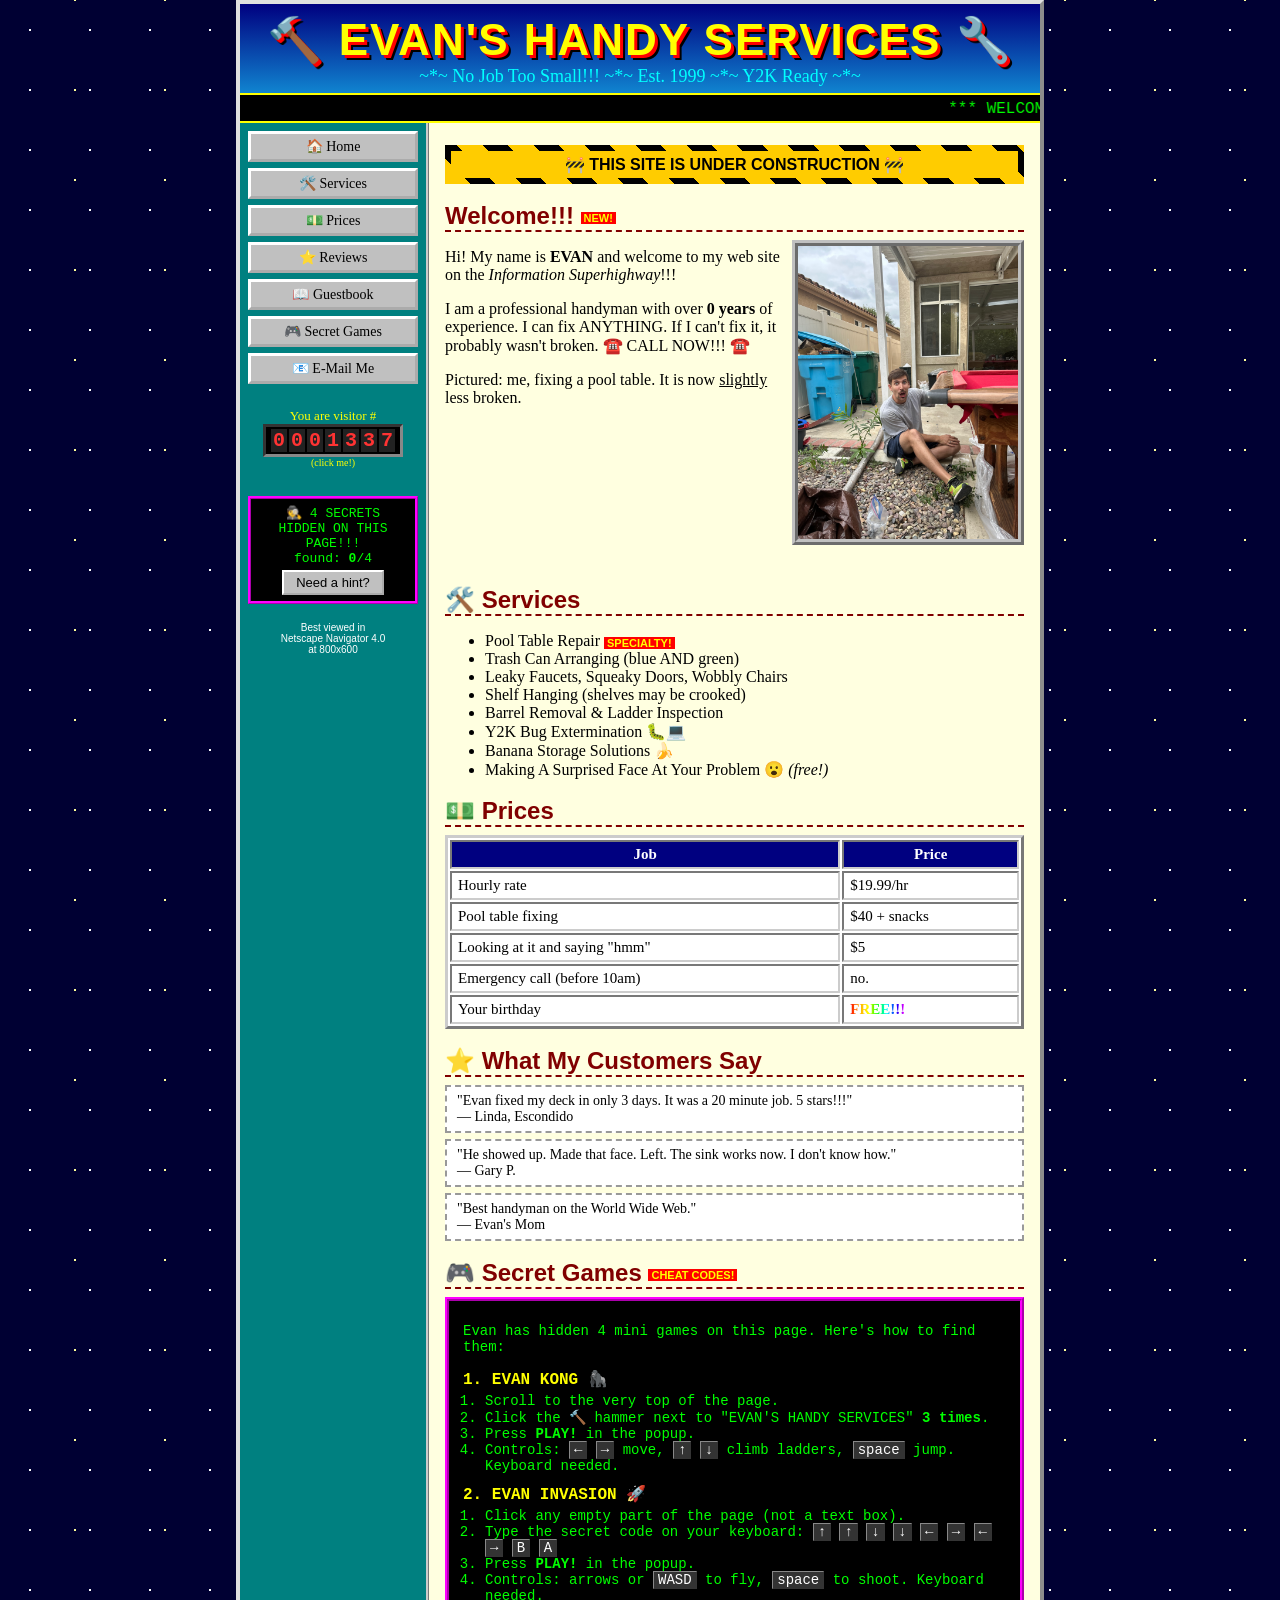
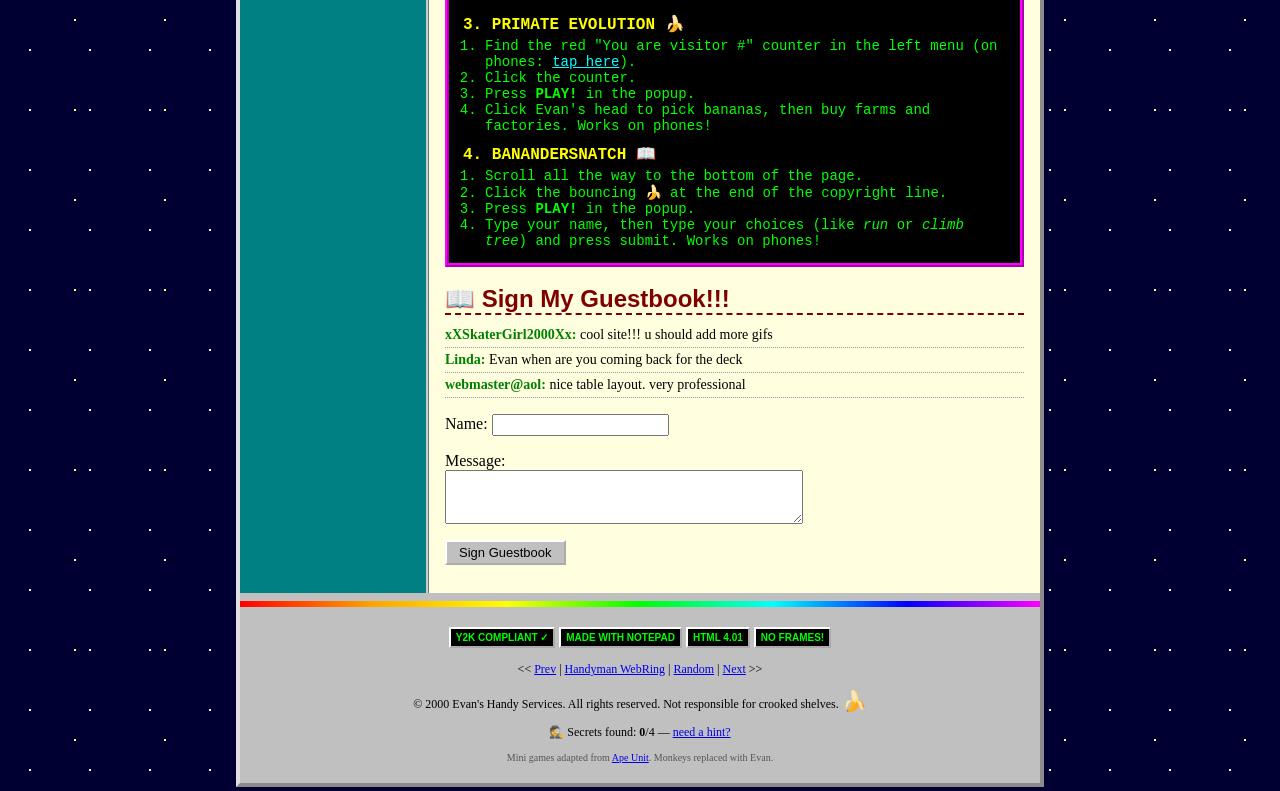
==== evan/index.html @ dc3a371d "evan online. add in handyman site." ====
<!DOCTYPE HTML PUBLIC "-//W3C//DTD HTML 4.01 Transitional//EN">
<html>
<head>
<meta http-equiv="Content-Type" content="text/html; charset=UTF-8">
<meta name="viewport" content="width=device-width, initial-scale=1">
<title>~*~ EVAN'S HANDY SERVICES ~*~ No Job Too Small!!!</title>
<!-- Welcome to the source code, fellow webmaster. There are 4 secrets on this page. Good luck. -->
<style>
  body {
    margin: 0;
    font-family: "Times New Roman", Times, serif;
    color: #000;
    /* classic tiled starry background */
    background-color: #000033;
    background-image:
      radial-gradient(#fff 1px, transparent 1.5px),
      radial-gradient(#ffff99 1px, transparent 1.5px);
    background-size: 60px 60px, 90px 90px;
    background-position: 0 0, 30px 45px;
  }
  a { color: #0000ee; }
  a:visited { color: #551a8b; }

  .page { width: 800px; max-width: 100%; margin: 0 auto; background: #c0c0c0; border: 4px outset #e0e0e0; }

  /* header */
  .header { background: linear-gradient(#000080, #1084d0); color: #fff; text-align: center; padding: 10px 6px 6px; }
  .header h1 { margin: 0; font-family: Impact, "Arial Black", sans-serif; font-size: 44px; letter-spacing: 2px;
               color: #ffff00; text-shadow: 3px 3px 0 #ff0000, 5px 5px 0 #000; }
  .header .slogan { font-family: "Comic Sans MS", cursive; font-size: 18px; color: #00ffff; }
  #hammer { display: inline-block; cursor: pointer; user-select: none; animation: wiggle 2s ease-in-out infinite; }
  #hammer.whack { animation: whack 0.25s; }
  @keyframes whack { 50% { transform: rotate(-50deg); } }

  marquee { background: #000; color: #00ff00; font-family: "Courier New", monospace; font-size: 16px; padding: 3px 0; border-top: 2px solid #ffff00; border-bottom: 2px solid #ffff00; }

  .blink { animation: blink 1s steps(1) infinite; }
  @keyframes blink { 50% { visibility: hidden; } }
  .rainbow { background: linear-gradient(90deg, red, orange, yellow, lime, cyan, blue, magenta); -webkit-background-clip: text; background-clip: text; color: transparent; font-weight: bold; }
  hr.fancy { border: 0; height: 6px; background: linear-gradient(90deg, red, orange, yellow, lime, cyan, blue, magenta); }

  /* layout table */
  table.layout { width: 100%; border-collapse: collapse; }
  td.nav { width: 170px; vertical-align: top; background: #008080; padding: 8px; border-right: 3px ridge #ccc; }
  td.nav a { display: block; background: #c0c0c0; border: 3px outset #fff; margin: 0 0 6px; padding: 4px; text-align: center;
             color: #000; text-decoration: none; font-family: "Comic Sans MS", cursive; font-size: 14px; }
  td.nav a:active { border-style: inset; }
  td.main { vertical-align: top; background: #ffffe0; padding: 12px 16px; }

  h2 { font-family: "Arial Black", Arial, sans-serif; color: #800000; border-bottom: 2px dashed #800000; margin: 18px 0 8px; }
  .new { background: red; color: yellow; font: bold 11px Arial, sans-serif; padding: 0 3px; vertical-align: middle; }

  .construction { background: repeating-linear-gradient(45deg, #ffcc00 0 18px, #000 18px 36px); padding: 6px; margin: 10px 0; }
  .construction div { background: #ffcc00; text-align: center; font: bold 16px "Arial Black", Arial, sans-serif; padding: 4px; }

  .photo { float: right; margin: 0 0 8px 12px; border: 6px ridge #c0c0c0; width: 220px; }
  .caption { font-size: 12px; font-style: italic; text-align: center; }

  table.prices { border: 3px outset #ccc; background: #fff; border-collapse: separate; width: 100%; }
  table.prices td, table.prices th { border: 2px inset #ccc; padding: 4px 6px; font-size: 15px; }
  table.prices th { background: #000080; color: #fff; }

  /* secret games cheat sheet */
  .cheats { background: #000; color: #0f0; border: 4px ridge #ff00ff; padding: 8px 14px; font-family: "Courier New", monospace; font-size: 14px; }
  .cheats h3 { color: #ff0; margin: 10px 0 4px; font-size: 16px; }
  .cheats ol { margin: 0 0 6px; padding-left: 22px; }
  .cheats a { color: #0ff; }
  .cheats .done-tag { color: #ff0; font-weight: bold; display: none; }
  .cheats .done .done-tag { display: inline; }
  .cheats kbd { background: #333; border: 1px outset #888; padding: 0 4px; color: #fff; }

  .testimonial { background: #fff; border: 2px dashed #999; padding: 6px 10px; margin: 6px 0; font-family: "Comic Sans MS", cursive; font-size: 14px; }

  /* visitor counter */
  #counter { display: inline-block; background: #000; border: 3px inset #888; padding: 2px 4px; cursor: pointer; }
  #counter:hover { border-color: #ff0; box-shadow: 0 0 8px #ff0; }
  #counter span { display: inline-block; width: 16px; margin: 0 1px; background: #222; color: #ff3333; font: bold 20px "Courier New", monospace; text-align: center; }

  /* guestbook */
  #guestbook-entries .entry { border-bottom: 1px dotted #999; padding: 4px 0; font-size: 14px; }
  #guestbook-entries .entry b { color: #008000; }
  .gb-form input, .gb-form textarea { font-family: "Courier New", monospace; font-size: 14px; }
  .btn98 { font-family: Tahoma, Arial, sans-serif; font-size: 13px; background: #c0c0c0; border: 2px outset #fff; padding: 3px 12px; cursor: pointer; }
  .btn98:active { border-style: inset; }

  .footer { text-align: center; font-size: 12px; padding: 10px; background: #c0c0c0; }
  .badges span { display: inline-block; border: 2px outset #fff; background: #000; color: #0f0; font: bold 10px Verdana, sans-serif; padding: 3px 5px; margin: 2px; }
  #banana { display: inline-block; font-size: 20px; cursor: pointer; user-select: none; animation: bounce 1s ease-in-out infinite; }
  @keyframes wiggle { 0%, 80%, 100% { transform: rotate(0); } 85% { transform: rotate(-20deg); } 90% { transform: rotate(15deg); } 95% { transform: rotate(-10deg); } }
  @keyframes bounce { 50% { transform: translateY(-5px); } }

  /* secret hints box */
  .secret-box { background: #000; border: 3px ridge #ff00ff; color: #0f0; font-family: "Courier New", monospace; font-size: 13px; padding: 6px; margin-top: 10px; text-align: center; }
  .secret-box button { margin-top: 4px; }
  #hints { display: none; text-align: left; margin: 6px 0 0; padding-left: 16px; }
  #hints li { margin-bottom: 4px; }
  #hints li.done { color: #888; text-decoration: line-through; }

  /* Windows 98 style popup for unlocked secrets */
  #popup-bg { display: none; position: fixed; inset: 0; background: rgba(0,0,0,0.3); z-index: 50; }
  #popup { position: fixed; top: 50%; left: 50%; transform: translate(-50%, -50%); width: 340px; max-width: 92vw; background: #c0c0c0; border: 3px outset #fff; font-family: Tahoma, Arial, sans-serif; }
  #popup .titlebar { background: linear-gradient(90deg, #000080, #1084d0); color: #fff; font-weight: bold; font-size: 13px; padding: 3px 6px; display: flex; justify-content: space-between; }
  #popup .titlebar button { font: bold 11px Tahoma; padding: 0 5px; background: #c0c0c0; border: 2px outset #fff; cursor: pointer; }
  #popup .body { padding: 14px; display: flex; gap: 12px; align-items: center; font-size: 14px; }
  #popup .body img { width: 64px; }
  #popup .buttons { text-align: center; padding: 0 0 12px; }

  @media (max-width: 640px) {
    td.nav { display: none; }
    .photo { float: none; display: block; margin: 0 auto 8px; }
    .header h1 { font-size: 32px; }
  }
</style>
</head>
<body>

<div class="page">

  <!-- ===== HEADER ===== -->
  <div class="header">
    <h1><span id="hammer" title="whack me!">🔨</span> EVAN'S HANDY SERVICES 🔧</h1>
    <div class="slogan">~*~ No Job Too Small!!! ~*~ Est. 1999 ~*~ Y2K Ready ~*~</div>
  </div>
  <marquee scrollamount="6">*** WELCOME TO MY HOME PAGE *** CALL 1-800-EVAN-FIX FOR A FREE ESTIMATE *** NOW ACCEPTING PAYMENT IN BANANAS *** 🎂 HAPPY BIRTHDAY EVAN!!! 🎂 *** NOW 100% Y2K COMPLIANT *** SIGN MY GUESTBOOK!!! ***</marquee>

  <table class="layout">
    <tr>
      <!-- ===== SIDE NAV ===== -->
      <td class="nav">
        <a href="#about">🏠 Home</a>
        <a href="#services">🛠️ Services</a>
        <a href="#prices">💵 Prices</a>
        <a href="#reviews">⭐ Reviews</a>
        <a href="#guestbook">📖 Guestbook</a>
        <a href="#secret-games">🎮 Secret Games</a>
        <a href="mailto:evan@handyservices.example?subject=I%20need%20a%20handyman">📧 E-Mail Me</a>
        <br>
        <center>
          <font face="Comic Sans MS" size="2" color="#ffff00">You are visitor #</font><br>
          <div id="counter" title="hmm... click me?"></div><br>
          <font face="Comic Sans MS" size="1" color="#ffff00">(click me!)</font>
        </center>
        <br>
        <div class="secret-box">
          <span class="blink">🕵️ 4 SECRETS</span><br>HIDDEN ON THIS PAGE!!!<br>
          found: <b id="secrets-nav">0</b>/4<br>
          <button class="btn98" type="button" id="hint-btn">Need a hint?</button>
          <ul id="hints">
            <li data-key="kong">🔨 That hammer up top looks like it wants to be used... a few times</li>
            <li data-key="invasion">🎮 Gamers know the code: ↑↑↓↓←→←→BA</li>
            <li data-key="clicker">🔢 Who's counting the visitors?</li>
            <li data-key="snatch">🍌 Something bananas at the very bottom</li>
          </ul>
        </div>
        <br>
        <center><font face="Arial" size="1" color="#ffffff">Best viewed in<br>Netscape Navigator 4.0<br>at 800x600</font></center>
      </td>

      <!-- ===== MAIN ===== -->
      <td class="main">

        <div class="construction"><div>🚧 THIS SITE IS UNDER CONSTRUCTION 🚧</div></div>

        <a name="about"></a>
        <h2>Welcome!!! <span class="new">NEW!</span></h2>
        <img class="photo" src="img/evan_photo.jpg" alt="Evan at work">
        <p>Hi! My name is <b>EVAN</b> and welcome to my web site on the <i>Information Superhighway</i>!!!</p>
        <p>I am a professional handyman with over <b>0 years</b> of experience. I can fix ANYTHING. If I can't fix it, it probably wasn't broken. <span class="blink">☎️ CALL NOW!!! ☎️</span></p>
        <p>Pictured: me, fixing a pool table. It is now <u>slightly</u> less broken.</p>
        <p class="caption" style="clear: both;">&nbsp;</p>

        <a name="services"></a>
        <h2>🛠️ Services</h2>
        <ul>
          <li>Pool Table Repair <span class="new">SPECIALTY!</span></li>
          <li>Trash Can Arranging (blue AND green)</li>
          <li>Leaky Faucets, Squeaky Doors, Wobbly Chairs</li>
          <li>Shelf Hanging (shelves may be crooked)</li>
          <li>Barrel Removal &amp; Ladder Inspection</li>
          <li>Y2K Bug Extermination 🐛💻</li>
          <li>Banana Storage Solutions 🍌</li>
          <li>Making A Surprised Face At Your Problem 😮 <i>(free!)</i></li>
        </ul>

        <a name="prices"></a>
        <h2>💵 Prices</h2>
        <table class="prices">
          <tr><th>Job</th><th>Price</th></tr>
          <tr><td>Hourly rate</td><td>$19.99/hr</td></tr>
          <tr><td>Pool table fixing</td><td>$40 + snacks</td></tr>
          <tr><td>Looking at it and saying "hmm"</td><td>$5</td></tr>
          <tr><td>Emergency call (before 10am)</td><td>no.</td></tr>
          <tr><td>Your birthday</td><td><span class="rainbow">FREE!!!</span></td></tr>
        </table>

        <a name="reviews"></a>
        <h2>⭐ What My Customers Say</h2>
        <div class="testimonial">"Evan fixed my deck in only 3 days. It was a 20 minute job. 5 stars!!!" <br>— Linda, Escondido</div>
        <div class="testimonial">"He showed up. Made that face. Left. The sink works now. I don't know how." <br>— Gary P.</div>
        <div class="testimonial">"Best handyman on the World Wide Web." <br>— Evan's Mom</div>

        <a name="secret-games"></a>
        <h2>🎮 Secret Games <span class="new">CHEAT CODES!</span></h2>
        <div class="cheats" id="cheats">
          <p>Evan has hidden 4 mini games on this page. Here's how to find them:</p>

          <div data-key="kong">
            <h3>1. EVAN KONG 🦍 <span class="done-tag">✓ FOUND</span></h3>
            <ol>
              <li>Scroll to the very top of the page.</li>
              <li>Click the 🔨 hammer next to "EVAN'S HANDY SERVICES" <b>3 times</b>.</li>
              <li>Press <b>PLAY!</b> in the popup.</li>
              <li>Controls: <kbd>←</kbd> <kbd>→</kbd> move, <kbd>↑</kbd> <kbd>↓</kbd> climb ladders, <kbd>space</kbd> jump. Keyboard needed.</li>
            </ol>
          </div>

          <div data-key="invasion">
            <h3>2. EVAN INVASION 🚀 <span class="done-tag">✓ FOUND</span></h3>
            <ol>
              <li>Click any empty part of the page (not a text box).</li>
              <li>Type the secret code on your keyboard: <kbd>↑</kbd> <kbd>↑</kbd> <kbd>↓</kbd> <kbd>↓</kbd> <kbd>←</kbd> <kbd>→</kbd> <kbd>←</kbd> <kbd>→</kbd> <kbd>B</kbd> <kbd>A</kbd></li>
              <li>Press <b>PLAY!</b> in the popup.</li>
              <li>Controls: arrows or <kbd>WASD</kbd> to fly, <kbd>space</kbd> to shoot. Keyboard needed.</li>
            </ol>
          </div>

          <div data-key="clicker">
            <h3>3. PRIMATE EVOLUTION 🍌 <span class="done-tag">✓ FOUND</span></h3>
            <ol>
              <li>Find the red "You are visitor #" counter in the left menu (on phones: <a href="#" class="open-egg" data-egg="clicker">tap here</a>).</li>
              <li>Click the counter.</li>
              <li>Press <b>PLAY!</b> in the popup.</li>
              <li>Click Evan's head to pick bananas, then buy farms and factories. Works on phones!</li>
            </ol>
          </div>

          <div data-key="snatch">
            <h3>4. BANANDERSNATCH 📖 <span class="done-tag">✓ FOUND</span></h3>
            <ol>
              <li>Scroll all the way to the bottom of the page.</li>
              <li>Click the bouncing 🍌 at the end of the copyright line.</li>
              <li>Press <b>PLAY!</b> in the popup.</li>
              <li>Type your name, then type your choices (like <i>run</i> or <i>climb tree</i>) and press submit. Works on phones!</li>
            </ol>
          </div>
        </div>

        <a name="guestbook"></a>
        <h2>📖 Sign My Guestbook!!!</h2>
        <div id="guestbook-entries"></div>
        <form class="gb-form" id="gb-form">
          <p>Name: <input id="gb-name" maxlength="40" required></p>
          <p>Message:<br><textarea id="gb-msg" rows="3" cols="40" maxlength="300" required></textarea></p>
          <button class="btn98" type="submit">Sign Guestbook</button>
        </form>

      </td>
    </tr>
  </table>

  <hr class="fancy">

  <!-- ===== FOOTER ===== -->
  <div class="footer">
    <div class="badges">
      <span>Y2K COMPLIANT ✓</span><span>MADE WITH NOTEPAD</span><span>HTML 4.01</span><span>NO FRAMES!</span>
    </div>
    <p>&lt;&lt; <a href="#">Prev</a> | <a href="#">Handyman WebRing</a> | <a href="#">Random</a> | <a href="#">Next</a> &gt;&gt;</p>
    <p>© 2000 Evan's Handy Services. All rights reserved. Not responsible for crooked shelves. <span id="banana" title="a banana?">🍌</span></p>
    <p>🕵️ Secrets found: <b id="secrets">0</b>/4 — <a href="#" id="hint-link">need a hint?</a></p>
    <p style="font-size:10px;color:#555;">Mini games adapted from <a href="https://github.com/ape-unit" target="_blank">Ape Unit</a>. Monkeys replaced with Evan.</p>
  </div>
</div>

<!-- ===== SECRET POPUP ===== -->
<div id="popup-bg">
  <div id="popup">
    <div class="titlebar"><span id="popup-title">Secret Found!</span><button type="button" id="popup-x">X</button></div>
    <div class="body"><img src="img/evan_head.png" alt=""><div id="popup-text"></div></div>
    <div class="buttons"><button class="btn98" id="popup-play" type="button">PLAY!</button> <button class="btn98" id="popup-cancel" type="button">Cancel</button></div>
  </div>
</div>

<script>
  // ---------- secrets / easter eggs ----------
  const SECRETS = {
    kong:     { title: "EVAN KONG unlocked!",     text: "You hammered the hammer! Evan is throwing barrels. Arrows to move, space to jump.", url: "games/ape-kong/index.html" },
    invasion: { title: "EVAN INVASION unlocked!", text: "↑↑↓↓←→←→BA! Evan is flying through space. Arrows/WASD to move, space to shoot.", url: "games/ape-invasion/index.html" },
    clicker:  { title: "PRIMATE EVOLUTION unlocked!", text: "You clicked the counter! Click Evan to pick bananas. Build an empire.", url: "games/evan-clicker/index.html" },
    snatch:   { title: "BANANDERSNATCH unlocked!", text: "You found the banana! A choose-your-own-adventure. Beware of Evan.", url: "games/banandersnatch/index.html" }
  };
  const found = new Set(JSON.parse(localStorage.getItem("evanSecrets") || "[]"));
  const secretsEl = document.getElementById("secrets");
  function refreshSecrets() {
    secretsEl.textContent = found.size;
    document.getElementById("secrets-nav").textContent = found.size;
    document.querySelectorAll("#hints li, #cheats [data-key]").forEach((el) => el.classList.toggle("done", found.has(el.dataset.key)));
  }
  refreshSecrets();
  const hints = document.getElementById("hints");
  document.getElementById("hint-btn").addEventListener("click", () => {
    hints.style.display = hints.style.display === "block" ? "none" : "block";
  });
  document.getElementById("hint-link").addEventListener("click", (e) => {
    e.preventDefault();
    alert(Array.from(hints.children).map((li) => (found.has(li.dataset.key) ? "✓ " : "• ") + li.textContent).join("\n"));
  });

  const popupBg = document.getElementById("popup-bg");
  let pendingUrl = null;
  function unlock(key) {
    const s = SECRETS[key];
    found.add(key);
    localStorage.setItem("evanSecrets", JSON.stringify([...found]));
    refreshSecrets();
    document.getElementById("popup-title").textContent = s.title;
    document.getElementById("popup-text").textContent = s.text;
    pendingUrl = s.url;
    popupBg.style.display = "block";
  }
  function closePopup() { popupBg.style.display = "none"; }
  document.getElementById("popup-play").addEventListener("click", () => { location.href = pendingUrl; });
  document.getElementById("popup-cancel").addEventListener("click", closePopup);
  document.getElementById("popup-x").addEventListener("click", closePopup);

  // 1. click the hammer 3 times -> Evan Kong
  let whacks = 0;
  const hammer = document.getElementById("hammer");
  hammer.addEventListener("click", () => {
    hammer.classList.remove("whack"); void hammer.offsetWidth; hammer.classList.add("whack");
    if (++whacks === 3) { whacks = 0; unlock("kong"); }
  });

  // 2. Konami code -> Evan Invasion
  const konami = ["ArrowUp","ArrowUp","ArrowDown","ArrowDown","ArrowLeft","ArrowRight","ArrowLeft","ArrowRight","b","a"];
  let pos = 0;
  document.addEventListener("keydown", (e) => {
    if (e.target.closest && e.target.closest("input, textarea")) return;
    const key = e.key.length === 1 ? e.key.toLowerCase() : e.key;
    pos = key === konami[pos] ? pos + 1 : (key === konami[0] ? 1 : 0);
    if (pos === konami.length) { pos = 0; unlock("invasion"); }
  });

  // 3. click the visitor counter -> Primate Evolution
  const counter = document.getElementById("counter");
  let visits = Number(localStorage.getItem("evanVisits") || 1336) + 1;
  localStorage.setItem("evanVisits", visits);
  counter.innerHTML = String(visits).padStart(7, "0").split("").map((d) => `<span>${d}</span>`).join("");
  counter.addEventListener("click", () => unlock("clicker"));

  // phones can't see the side menu, so the cheat sheet links straight to that egg
  document.querySelectorAll(".open-egg").forEach((a) => a.addEventListener("click", (e) => { e.preventDefault(); unlock(a.dataset.egg); }));

  // 4. click the banana in the footer -> Banandersnatch
  document.getElementById("banana").addEventListener("click", () => unlock("snatch"));

  // ---------- guestbook (saved in this browser only) ----------
  const seed = [
    { name: "xXSkaterGirl2000Xx", msg: "cool site!!! u should add more gifs" },
    { name: "Linda", msg: "Evan when are you coming back for the deck" },
    { name: "webmaster@aol", msg: "nice table layout. very professional" }
  ];
  const entriesEl = document.getElementById("guestbook-entries");
  let entries = JSON.parse(localStorage.getItem("evanGuestbook") || "null") || seed;
  function renderGuestbook() {
    entriesEl.innerHTML = "";
    entries.forEach((e) => {
      const div = document.createElement("div");
      div.className = "entry";
      const b = document.createElement("b");
      b.textContent = e.name + ": ";
      div.append(b, document.createTextNode(e.msg));
      entriesEl.appendChild(div);
    });
  }
  renderGuestbook();
  document.getElementById("gb-form").addEventListener("submit", (e) => {
    e.preventDefault();
    entries.push({ name: document.getElementById("gb-name").value, msg: document.getElementById("gb-msg").value });
    localStorage.setItem("evanGuestbook", JSON.stringify(entries));
    renderGuestbook();
    e.target.reset();
  });
</script>
</body>
</html>
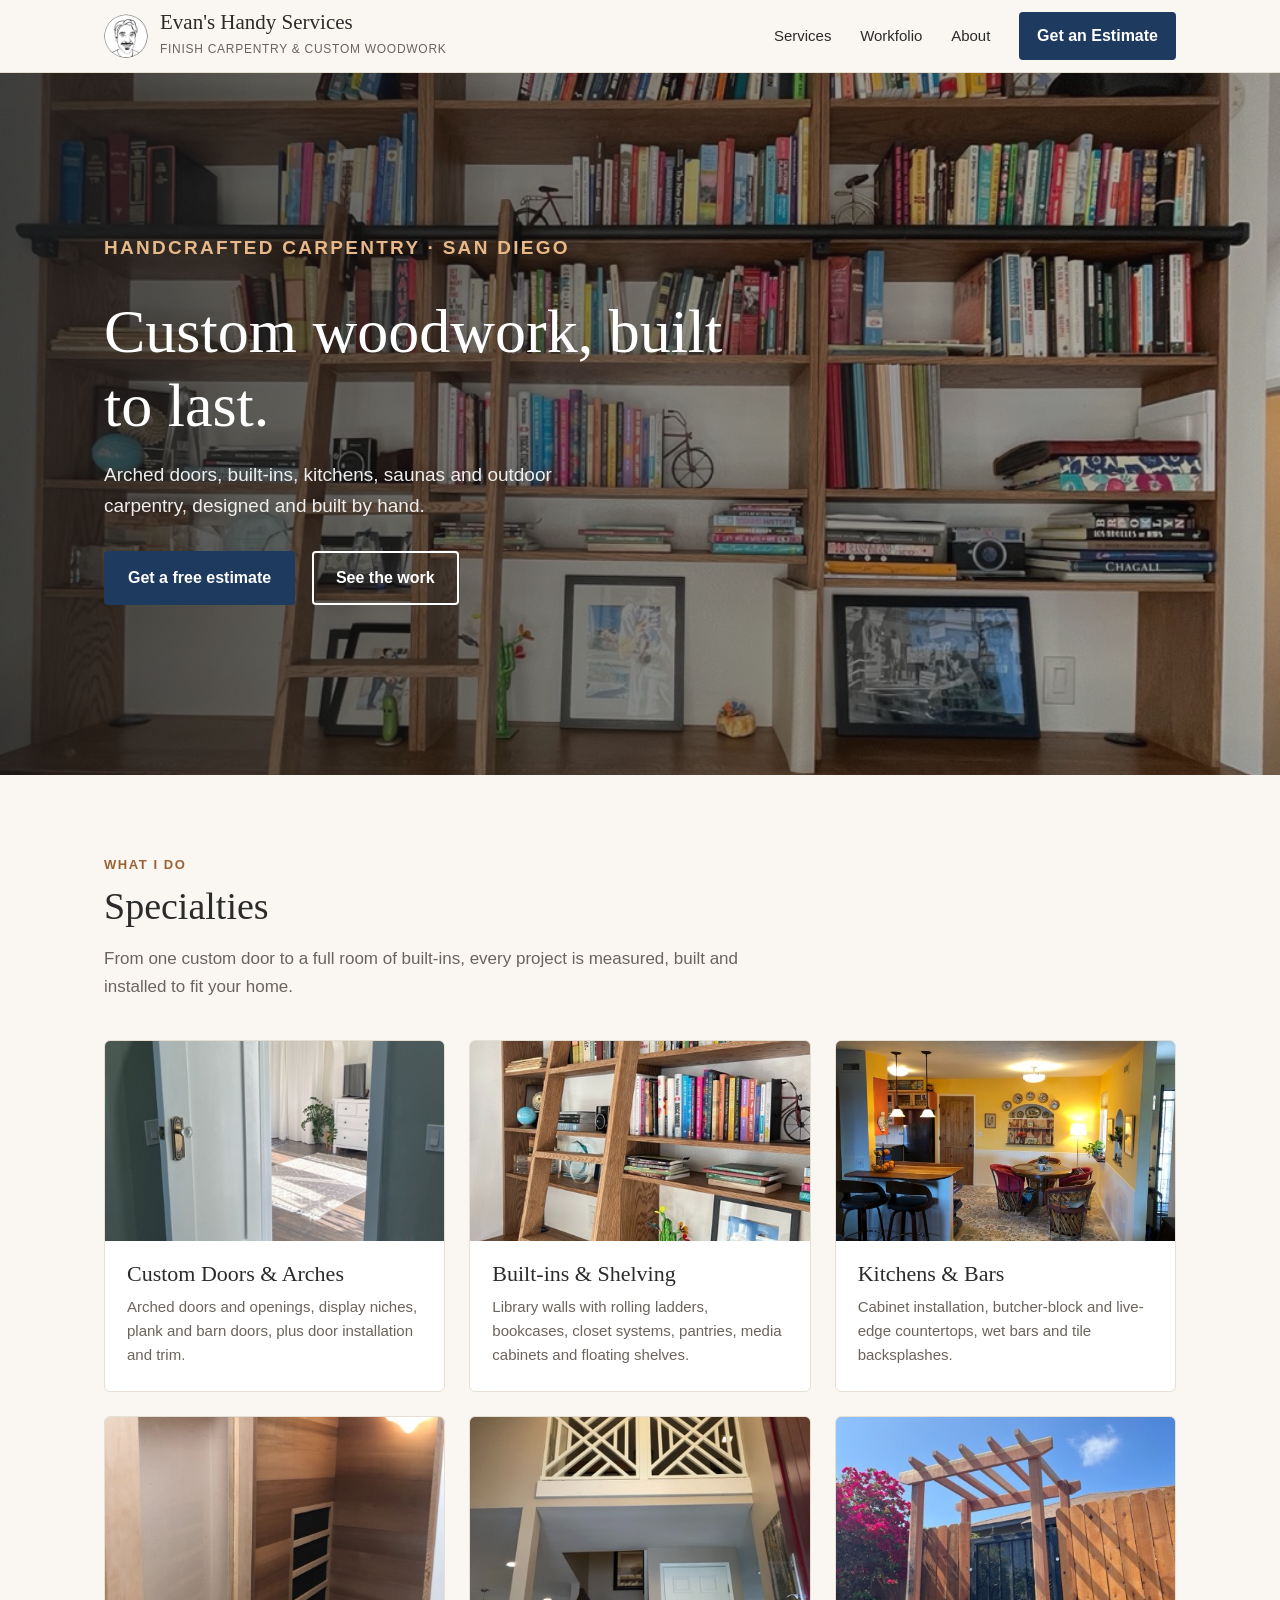
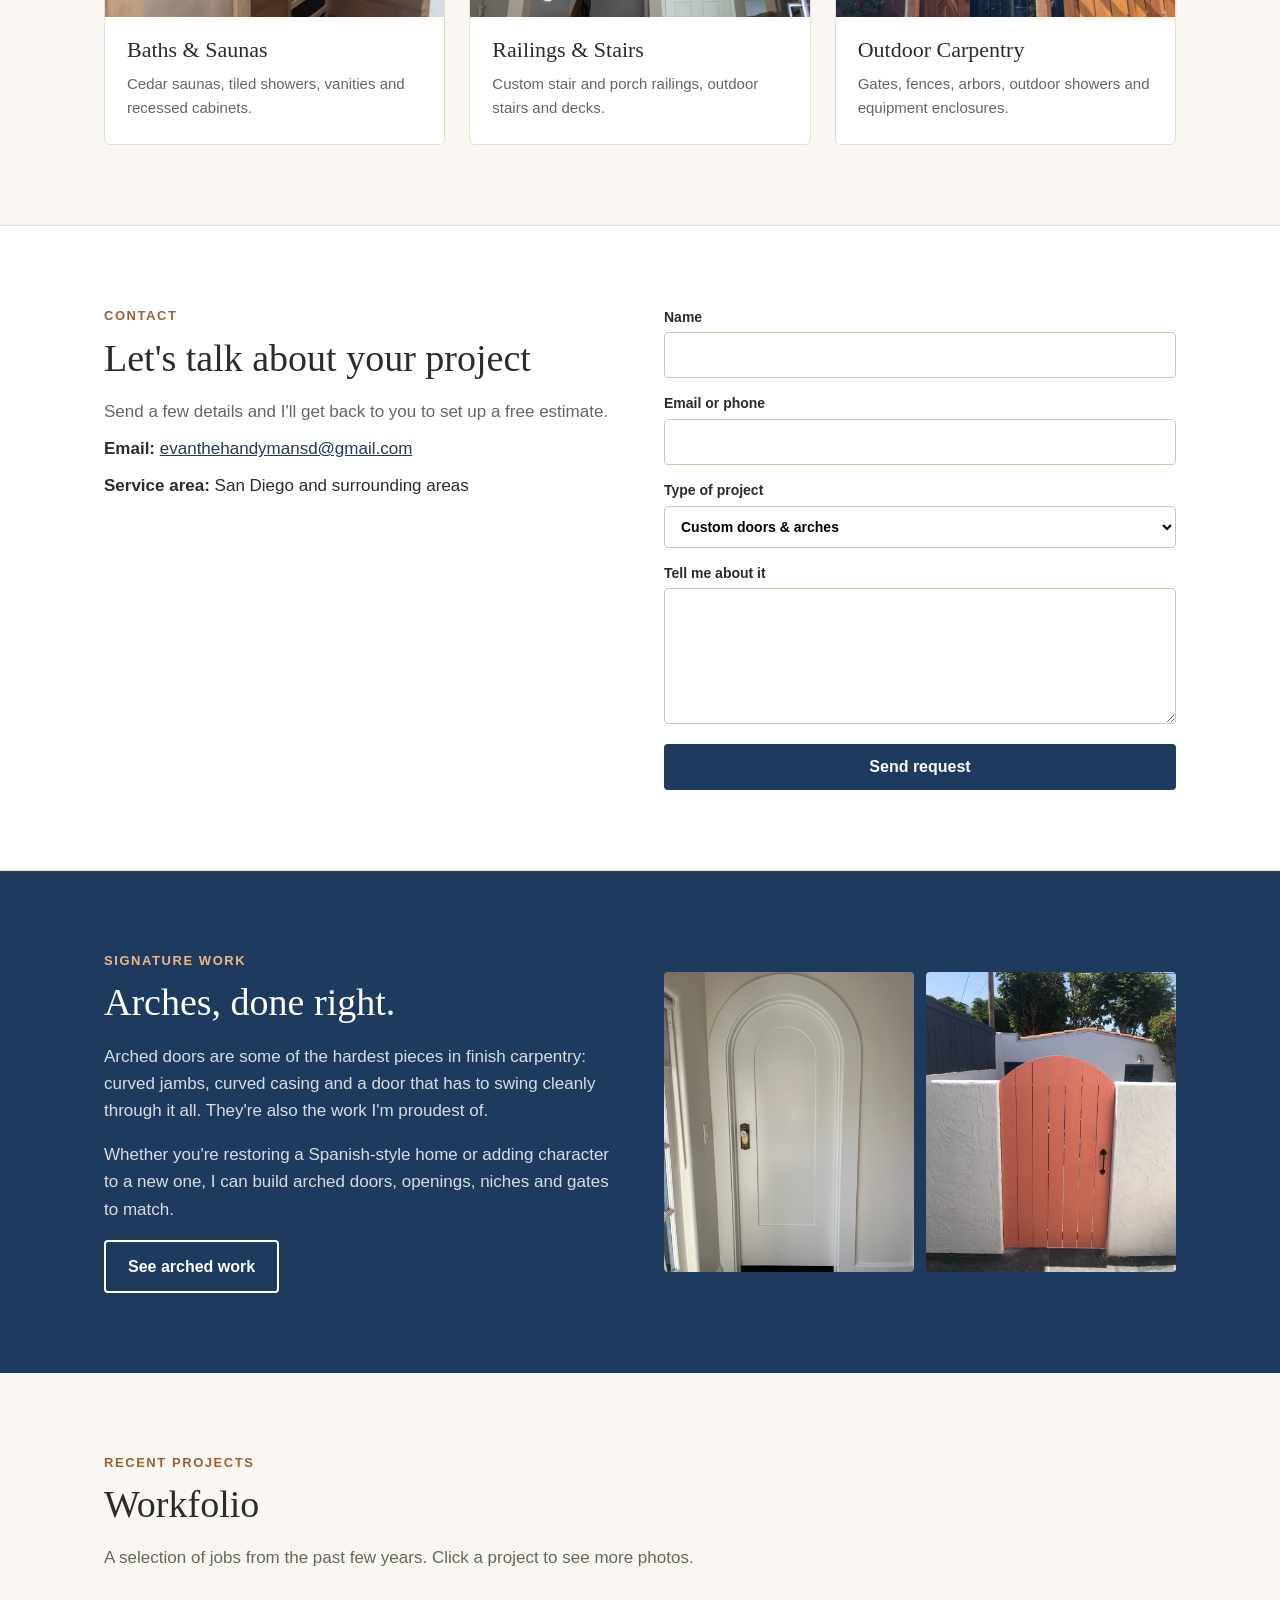
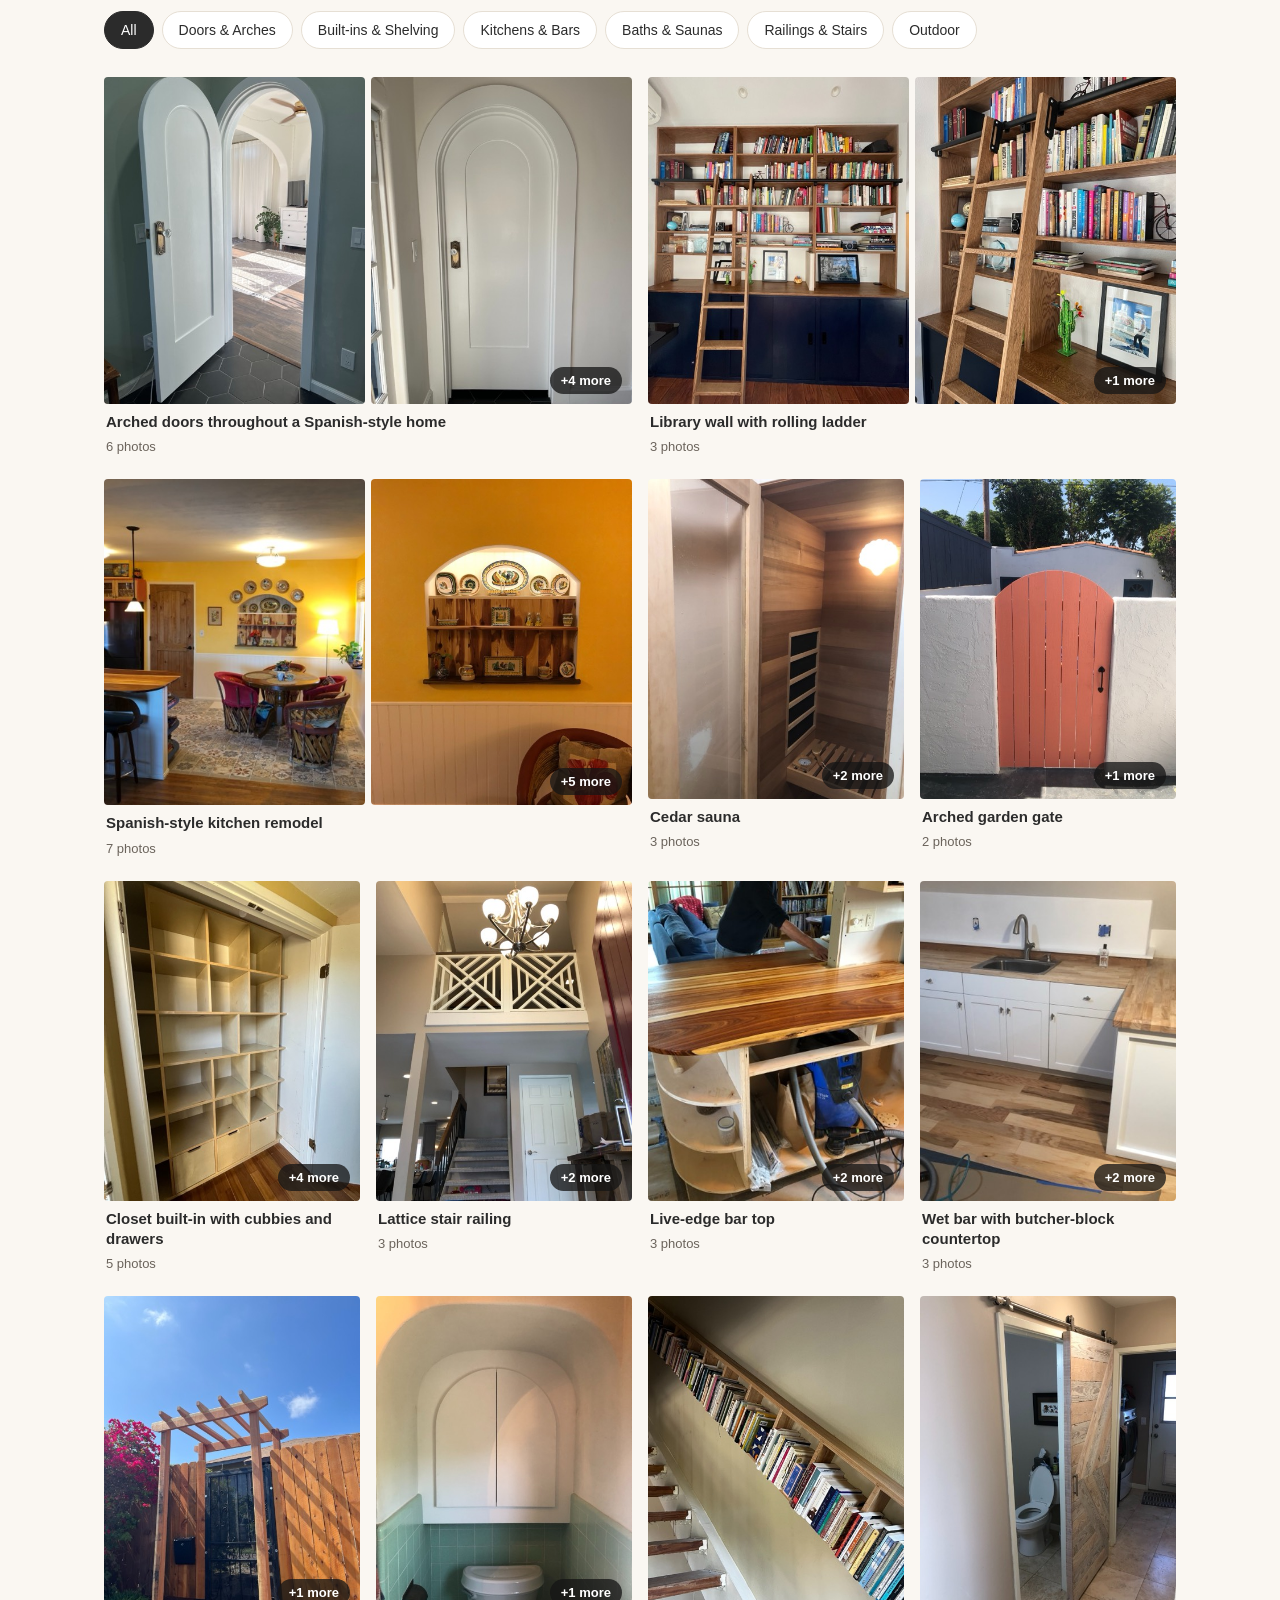
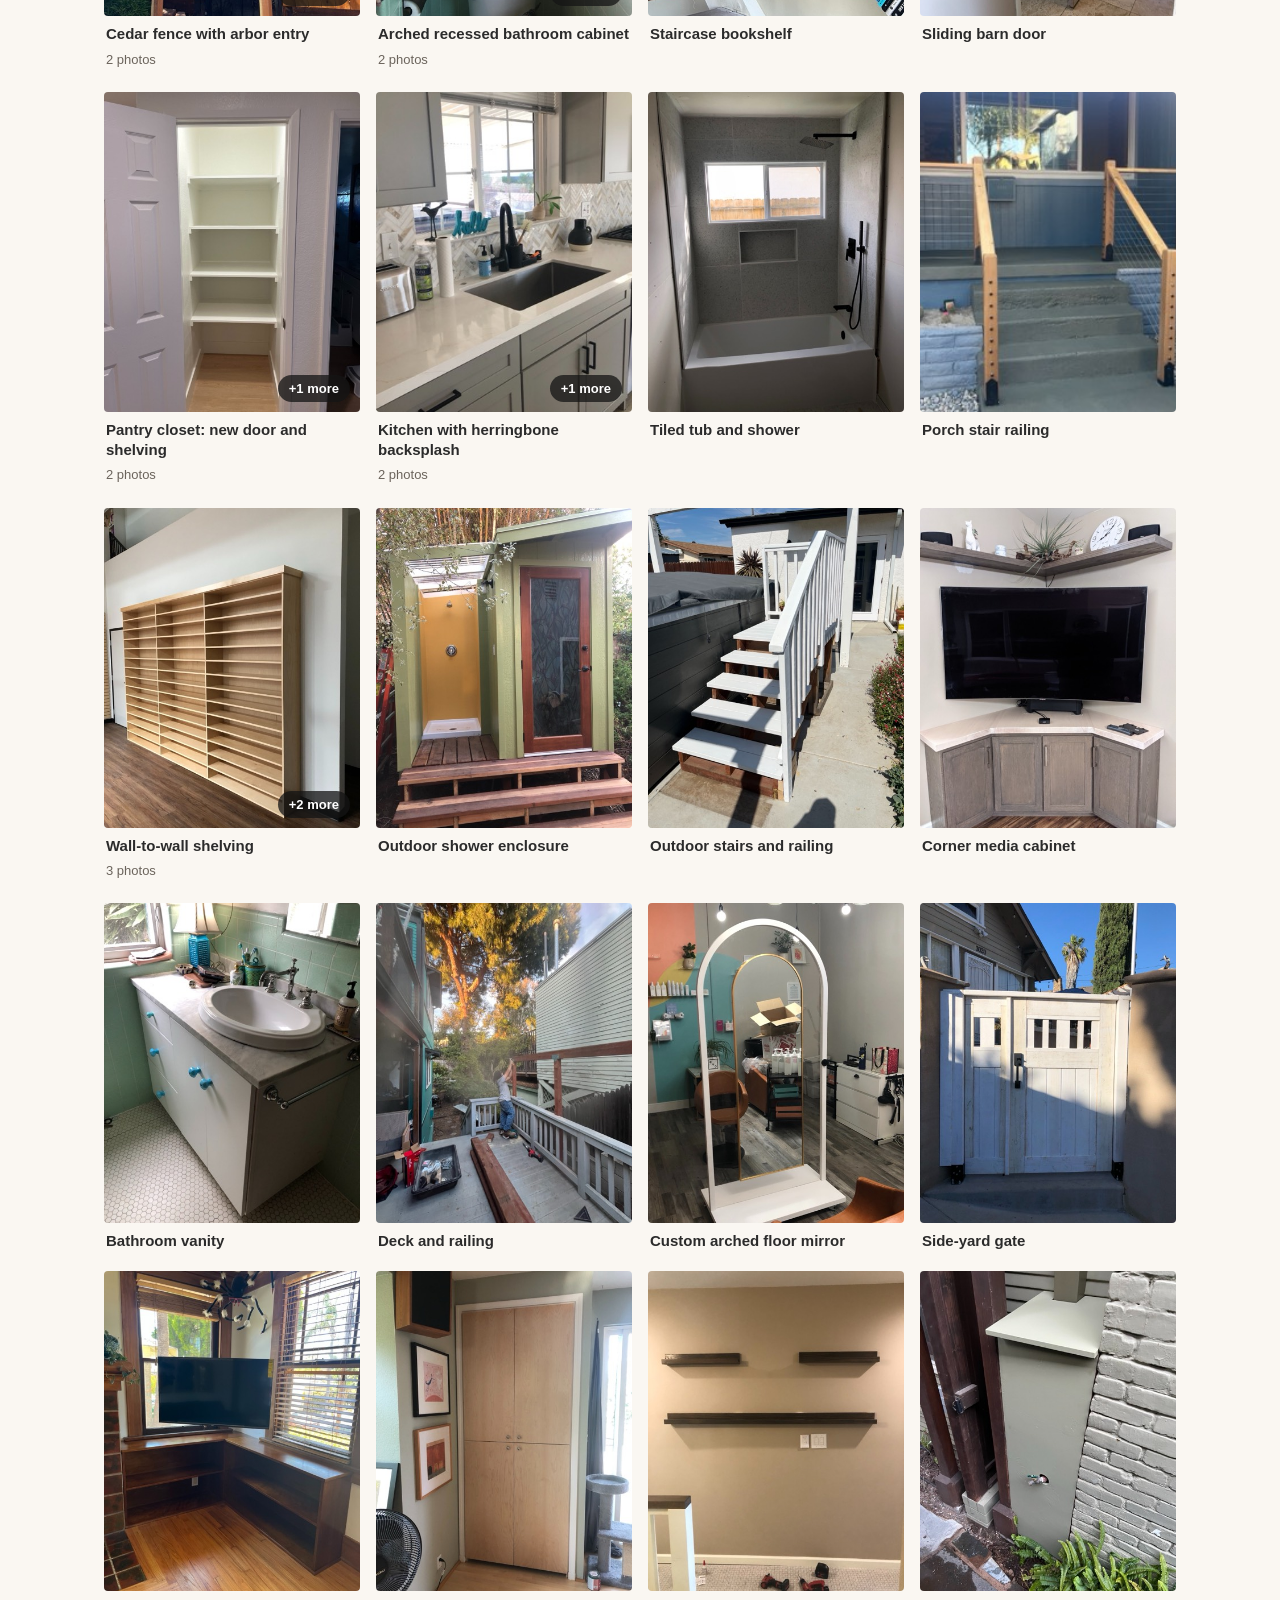
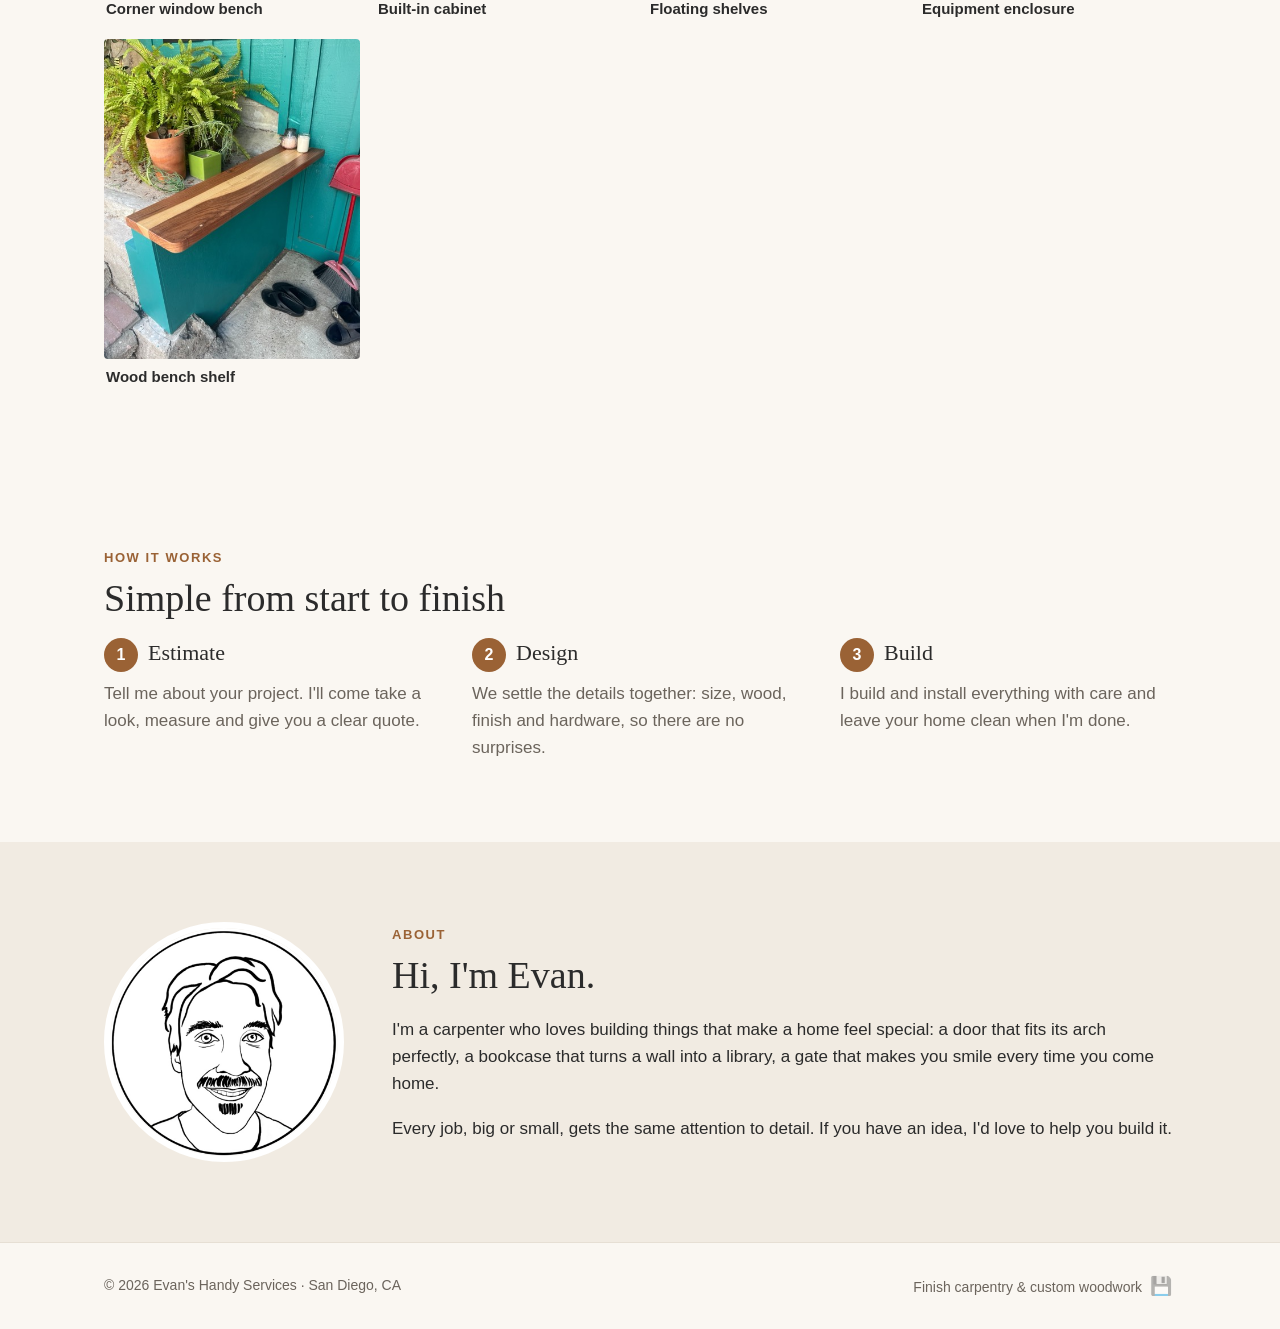
==== commit 2d89746a: "Add Evan's professional site with workfolio; Y2K version moves to y2k.html" ====
--- a/evan/index.html
+++ b/evan/index.html
@@ -1,385 +1,428 @@
-<!DOCTYPE HTML PUBLIC "-//W3C//DTD HTML 4.01 Transitional//EN">
-<html>
+<!DOCTYPE html>
+<html lang="en">
 <head>
-<meta http-equiv="Content-Type" content="text/html; charset=UTF-8">
-<meta name="viewport" content="width=device-width, initial-scale=1">
-<title>~*~ EVAN'S HANDY SERVICES ~*~ No Job Too Small!!!</title>
-<!-- Welcome to the source code, fellow webmaster. There are 4 secrets on this page. Good luck. -->
+<meta charset="UTF-8">
+<meta name="viewport" content="width=device-width, initial-scale=1.0">
+<title>Evan's Handy Services | Finish Carpentry &amp; Custom Woodwork in San Diego</title>
+<meta name="description" content="Custom arched doors, built-in shelving, kitchens, saunas, railings and outdoor carpentry in San Diego, designed and built by Evan.">
+<link rel="icon" href="img/logo.png">
 <style>
-  body {
-    margin: 0;
-    font-family: "Times New Roman", Times, serif;
-    color: #000;
-    /* classic tiled starry background */
-    background-color: #000033;
-    background-image:
-      radial-gradient(#fff 1px, transparent 1.5px),
-      radial-gradient(#ffff99 1px, transparent 1.5px);
-    background-size: 60px 60px, 90px 90px;
-    background-position: 0 0, 30px 45px;
+  :root {
+    --bg: #faf7f2;
+    --ink: #2b2b2b;
+    --muted: #6b645c;
+    --wood: #9a6235;
+    --navy: #1f3a5f;
+    --line: #e6dfd4;
+    --card: #fff;
   }
-  a { color: #0000ee; }
-  a:visited { color: #551a8b; }
-
-  .page { width: 800px; max-width: 100%; margin: 0 auto; background: #c0c0c0; border: 4px outset #e0e0e0; }
+  * { box-sizing: border-box; }
+  html { scroll-behavior: smooth; }
+  body { margin: 0; background: var(--bg); color: var(--ink); font: 17px/1.6 -apple-system, BlinkMacSystemFont, "Segoe UI", Helvetica, Arial, sans-serif; }
+  h1, h2, h3 { font-family: Georgia, "Times New Roman", serif; font-weight: normal; line-height: 1.2; }
+  a { color: var(--navy); }
+  img { display: block; max-width: 100%; }
+  .wrap { max-width: 1120px; margin: 0 auto; padding: 0 24px; }
+  section { padding: 80px 0; scroll-margin-top: 72px; }
+  .eyebrow { text-transform: uppercase; letter-spacing: 0.12em; font-size: 13px; color: var(--wood); font-weight: 600; margin: 0 0 8px; }
+  .section-title { font-size: 38px; margin: 0 0 16px; }
+  .lead { color: var(--muted); max-width: 640px; margin: 0 0 40px; }
+
+  .btn { display: inline-block; padding: 12px 22px; border-radius: 4px; font-weight: 600; text-decoration: none; border: 2px solid var(--navy); background: var(--navy); color: #fff; cursor: pointer; font-size: 16px; }
+  .btn:hover { background: #172c48; border-color: #172c48; }
+  .btn.ghost { background: transparent; color: #fff; border-color: #fff; }
+  .btn.ghost:hover { background: rgba(255,255,255,0.15); }
 
   /* header */
-  .header { background: linear-gradient(#000080, #1084d0); color: #fff; text-align: center; padding: 10px 6px 6px; }
-  .header h1 { margin: 0; font-family: Impact, "Arial Black", sans-serif; font-size: 44px; letter-spacing: 2px;
-               color: #ffff00; text-shadow: 3px 3px 0 #ff0000, 5px 5px 0 #000; }
-  .header .slogan { font-family: "Comic Sans MS", cursive; font-size: 18px; color: #00ffff; }
-  #hammer { display: inline-block; cursor: pointer; user-select: none; animation: wiggle 2s ease-in-out infinite; }
-  #hammer.whack { animation: whack 0.25s; }
-  @keyframes whack { 50% { transform: rotate(-50deg); } }
-
-  marquee { background: #000; color: #00ff00; font-family: "Courier New", monospace; font-size: 16px; padding: 3px 0; border-top: 2px solid #ffff00; border-bottom: 2px solid #ffff00; }
-
-  .blink { animation: blink 1s steps(1) infinite; }
-  @keyframes blink { 50% { visibility: hidden; } }
-  .rainbow { background: linear-gradient(90deg, red, orange, yellow, lime, cyan, blue, magenta); -webkit-background-clip: text; background-clip: text; color: transparent; font-weight: bold; }
-  hr.fancy { border: 0; height: 6px; background: linear-gradient(90deg, red, orange, yellow, lime, cyan, blue, magenta); }
-
-  /* layout table */
-  table.layout { width: 100%; border-collapse: collapse; }
-  td.nav { width: 170px; vertical-align: top; background: #008080; padding: 8px; border-right: 3px ridge #ccc; }
-  td.nav a { display: block; background: #c0c0c0; border: 3px outset #fff; margin: 0 0 6px; padding: 4px; text-align: center;
-             color: #000; text-decoration: none; font-family: "Comic Sans MS", cursive; font-size: 14px; }
-  td.nav a:active { border-style: inset; }
-  td.main { vertical-align: top; background: #ffffe0; padding: 12px 16px; }
-
-  h2 { font-family: "Arial Black", Arial, sans-serif; color: #800000; border-bottom: 2px dashed #800000; margin: 18px 0 8px; }
-  .new { background: red; color: yellow; font: bold 11px Arial, sans-serif; padding: 0 3px; vertical-align: middle; }
-
-  .construction { background: repeating-linear-gradient(45deg, #ffcc00 0 18px, #000 18px 36px); padding: 6px; margin: 10px 0; }
-  .construction div { background: #ffcc00; text-align: center; font: bold 16px "Arial Black", Arial, sans-serif; padding: 4px; }
-
-  .photo { float: right; margin: 0 0 8px 12px; border: 6px ridge #c0c0c0; width: 220px; }
-  .caption { font-size: 12px; font-style: italic; text-align: center; }
-
-  table.prices { border: 3px outset #ccc; background: #fff; border-collapse: separate; width: 100%; }
-  table.prices td, table.prices th { border: 2px inset #ccc; padding: 4px 6px; font-size: 15px; }
-  table.prices th { background: #000080; color: #fff; }
-
-  /* secret games cheat sheet */
-  .cheats { background: #000; color: #0f0; border: 4px ridge #ff00ff; padding: 8px 14px; font-family: "Courier New", monospace; font-size: 14px; }
-  .cheats h3 { color: #ff0; margin: 10px 0 4px; font-size: 16px; }
-  .cheats ol { margin: 0 0 6px; padding-left: 22px; }
-  .cheats a { color: #0ff; }
-  .cheats .done-tag { color: #ff0; font-weight: bold; display: none; }
-  .cheats .done .done-tag { display: inline; }
-  .cheats kbd { background: #333; border: 1px outset #888; padding: 0 4px; color: #fff; }
-
-  .testimonial { background: #fff; border: 2px dashed #999; padding: 6px 10px; margin: 6px 0; font-family: "Comic Sans MS", cursive; font-size: 14px; }
-
-  /* visitor counter */
-  #counter { display: inline-block; background: #000; border: 3px inset #888; padding: 2px 4px; cursor: pointer; }
-  #counter:hover { border-color: #ff0; box-shadow: 0 0 8px #ff0; }
-  #counter span { display: inline-block; width: 16px; margin: 0 1px; background: #222; color: #ff3333; font: bold 20px "Courier New", monospace; text-align: center; }
-
-  /* guestbook */
-  #guestbook-entries .entry { border-bottom: 1px dotted #999; padding: 4px 0; font-size: 14px; }
-  #guestbook-entries .entry b { color: #008000; }
-  .gb-form input, .gb-form textarea { font-family: "Courier New", monospace; font-size: 14px; }
-  .btn98 { font-family: Tahoma, Arial, sans-serif; font-size: 13px; background: #c0c0c0; border: 2px outset #fff; padding: 3px 12px; cursor: pointer; }
-  .btn98:active { border-style: inset; }
-
-  .footer { text-align: center; font-size: 12px; padding: 10px; background: #c0c0c0; }
-  .badges span { display: inline-block; border: 2px outset #fff; background: #000; color: #0f0; font: bold 10px Verdana, sans-serif; padding: 3px 5px; margin: 2px; }
-  #banana { display: inline-block; font-size: 20px; cursor: pointer; user-select: none; animation: bounce 1s ease-in-out infinite; }
-  @keyframes wiggle { 0%, 80%, 100% { transform: rotate(0); } 85% { transform: rotate(-20deg); } 90% { transform: rotate(15deg); } 95% { transform: rotate(-10deg); } }
-  @keyframes bounce { 50% { transform: translateY(-5px); } }
-
-  /* secret hints box */
-  .secret-box { background: #000; border: 3px ridge #ff00ff; color: #0f0; font-family: "Courier New", monospace; font-size: 13px; padding: 6px; margin-top: 10px; text-align: center; }
-  .secret-box button { margin-top: 4px; }
-  #hints { display: none; text-align: left; margin: 6px 0 0; padding-left: 16px; }
-  #hints li { margin-bottom: 4px; }
-  #hints li.done { color: #888; text-decoration: line-through; }
-
-  /* Windows 98 style popup for unlocked secrets */
-  #popup-bg { display: none; position: fixed; inset: 0; background: rgba(0,0,0,0.3); z-index: 50; }
-  #popup { position: fixed; top: 50%; left: 50%; transform: translate(-50%, -50%); width: 340px; max-width: 92vw; background: #c0c0c0; border: 3px outset #fff; font-family: Tahoma, Arial, sans-serif; }
-  #popup .titlebar { background: linear-gradient(90deg, #000080, #1084d0); color: #fff; font-weight: bold; font-size: 13px; padding: 3px 6px; display: flex; justify-content: space-between; }
-  #popup .titlebar button { font: bold 11px Tahoma; padding: 0 5px; background: #c0c0c0; border: 2px outset #fff; cursor: pointer; }
-  #popup .body { padding: 14px; display: flex; gap: 12px; align-items: center; font-size: 14px; }
-  #popup .body img { width: 64px; }
-  #popup .buttons { text-align: center; padding: 0 0 12px; }
-
-  @media (max-width: 640px) {
-    td.nav { display: none; }
-    .photo { float: none; display: block; margin: 0 auto 8px; }
-    .header h1 { font-size: 32px; }
+  header { position: sticky; top: 0; z-index: 10; background: rgba(250,247,242,0.95); border-bottom: 1px solid var(--line); backdrop-filter: blur(6px); }
+  header .wrap { display: flex; align-items: center; justify-content: space-between; height: 72px; }
+  .brand { display: flex; align-items: center; gap: 12px; text-decoration: none; color: var(--ink); }
+  .brand img { width: 44px; height: 44px; border-radius: 50%; background: #fff; }
+  .brand b { font-family: Georgia, serif; font-weight: normal; font-size: 21px; display: block; line-height: 1.1; }
+  .brand small { color: var(--muted); font-size: 12px; letter-spacing: 0.06em; text-transform: uppercase; }
+  nav a { margin-left: 24px; text-decoration: none; color: var(--ink); font-size: 15px; }
+  nav a:hover { color: var(--wood); }
+  nav a.btn { color: #fff; padding: 9px 16px; }
+
+  /* hero */
+  .hero { position: relative; min-height: 78vh; display: flex; align-items: center; color: #fff;
+          background: #222 url("work/IMG_6626.jpg") center 40% / cover no-repeat; }
+  .hero::before { content: ""; position: absolute; inset: 0; background: linear-gradient(90deg, rgba(20,20,20,0.78), rgba(20,20,20,0.25)); }
+  .hero .wrap { position: relative; width: 100%; }
+  .hero h1 { font-size: clamp(38px, 6vw, 62px); margin: 0 0 18px; max-width: 640px; }
+  .hero p { font-size: 19px; max-width: 520px; margin: 0 0 30px; color: #eee; }
+  .hero .btn { margin-right: 12px; margin-bottom: 10px; }
+
+  /* services */
+  .services { display: grid; grid-template-columns: repeat(auto-fill, minmax(320px, 1fr)); gap: 24px; }
+  .service { background: var(--card); border: 1px solid var(--line); border-radius: 6px; overflow: hidden; }
+  .service img { width: 100%; height: 200px; object-fit: cover; }
+  .service div { padding: 20px 22px 24px; }
+  .service h3 { font-size: 22px; margin: 0 0 8px; }
+  .service p { margin: 0; color: var(--muted); font-size: 15px; }
+
+  /* signature strip */
+  .signature { background: var(--navy); color: #fff; }
+  .signature .wrap { display: grid; grid-template-columns: 1fr 1fr; gap: 48px; align-items: center; }
+  .signature .eyebrow { color: #e7b98a; }
+  .signature p { color: #d8dde5; }
+  .signature .pics { display: grid; grid-template-columns: 1fr 1fr; gap: 12px; }
+  .signature .pics img { width: 100%; height: 300px; object-fit: cover; border-radius: 4px; }
+
+  /* workfolio */
+  .filters { display: flex; flex-wrap: wrap; gap: 8px; margin-bottom: 28px; }
+  .filters button { font: inherit; font-size: 14px; padding: 7px 16px; border-radius: 999px; border: 1px solid var(--line); background: #fff; color: var(--ink); cursor: pointer; }
+  .filters button.active { background: var(--ink); border-color: var(--ink); color: #fff; }
+  .gallery { display: grid; grid-template-columns: repeat(auto-fill, minmax(240px, 1fr)); gap: 20px 16px; }
+  .tile.wide { grid-column: span 2; }
+  .tile .pic { position: relative; display: grid; grid-auto-flow: column; grid-auto-columns: 1fr; gap: 6px; }
+  .tile .pic button { padding: 0; border: 0; background: none; cursor: zoom-in; border-radius: 4px; overflow: hidden; }
+  .tile img { width: 100%; aspect-ratio: 4 / 5; object-fit: cover; transition: transform 0.3s; }
+  .tile .pic button:hover img { transform: scale(1.04); }
+  .tile .pic .more { position: absolute; right: 10px; bottom: 10px; background: rgba(20,20,20,0.75); color: #fff; font: 600 13px sans-serif; padding: 6px 11px; border-radius: 999px; cursor: pointer; }
+  .tile .pic .more:hover { background: #000; }
+  .tile .meta { padding: 8px 2px 0; }
+  .tile .meta b { display: block; font-weight: 600; font-size: 15px; line-height: 1.35; }
+  .tile .meta small { color: var(--muted); font-size: 13px; }
+
+  /* lightbox */
+  #lightbox { display: none; position: fixed; inset: 0; z-index: 50; background: rgba(15,15,15,0.94); align-items: center; justify-content: center; flex-direction: column; }
+  #lightbox.open { display: flex; }
+  #lightbox img { max-width: 92vw; max-height: 82vh; object-fit: contain; }
+  #lightbox p { color: #ddd; margin: 14px 0 0; font-size: 15px; }
+  #lightbox button { position: absolute; background: none; border: 0; color: #fff; font-size: 40px; cursor: pointer; padding: 10px 18px; }
+  #lb-close { top: 10px; right: 10px; }
+  #lb-prev { left: 10px; top: 50%; transform: translateY(-50%); }
+  #lb-next { right: 10px; top: 50%; transform: translateY(-50%); }
+
+  /* process */
+  .steps { display: grid; grid-template-columns: repeat(auto-fit, minmax(240px, 1fr)); gap: 32px; counter-reset: step; }
+  .step h3 { font-size: 22px; margin: 0 0 8px; }
+  .step h3::before { counter-increment: step; content: counter(step); display: inline-flex; align-items: center; justify-content: center;
+                     width: 34px; height: 34px; border-radius: 50%; background: var(--wood); color: #fff; font: 600 16px sans-serif; margin-right: 10px; }
+  .step p { margin: 0; color: var(--muted); }
+
+  /* about */
+  .about { background: #f1ebe2; }
+  .about .wrap { display: grid; grid-template-columns: 240px 1fr; gap: 48px; align-items: center; }
+  .about img { width: 240px; border-radius: 50%; background: #fff; border: 6px solid #fff; }
+
+  /* contact */
+  .contact { background: #fff; border-top: 1px solid var(--line); border-bottom: 1px solid var(--line); }
+  .contact .wrap { display: grid; grid-template-columns: 1fr 1fr; gap: 48px; }
+  form { display: grid; gap: 14px; }
+  label { font-size: 14px; font-weight: 600; }
+  input, textarea, select { width: 100%; font: inherit; padding: 11px 12px; border: 1px solid #cfc6b8; border-radius: 4px; background: #fff; margin-top: 4px; }
+  .contact-info p { margin: 0 0 10px; }
+
+  footer { border-top: 1px solid var(--line); padding: 28px 0; color: var(--muted); font-size: 14px; }
+  footer .wrap { display: flex; justify-content: space-between; align-items: center; flex-wrap: wrap; gap: 12px; }
+  /* the easter egg: an innocent-looking floppy disk */
+  #y2k { background: none; border: 0; cursor: pointer; font-size: 18px; opacity: 0.45; padding: 4px; transition: opacity 0.2s, transform 0.2s; }
+  #y2k:hover { opacity: 1; transform: rotate(-12deg) scale(1.2); }
+
+  @media (max-width: 520px) { .tile.wide { grid-column: auto; } }
+  @media (max-width: 820px) {
+    nav a:not(.btn) { display: none; }
+    header .wrap { height: 64px; gap: 12px; }
+    .brand img { width: 38px; height: 38px; }
+    .brand b { font-size: 17px; white-space: nowrap; }
+    nav .long { display: none; }
+    .brand small { display: none; }
+    nav a.btn { padding: 8px 12px; font-size: 14px; white-space: nowrap; margin-left: 0; }
+    .hero::before { background: rgba(20,20,20,0.62); }
+    .signature .wrap, .about .wrap, .contact .wrap { grid-template-columns: 1fr; }
+    .about img { width: 180px; margin: 0 auto; }
+    section { padding: 56px 0; }
   }
 </style>
 </head>
 <body>
 
-<div class="page">
-
-  <!-- ===== HEADER ===== -->
-  <div class="header">
-    <h1><span id="hammer" title="whack me!">🔨</span> EVAN'S HANDY SERVICES 🔧</h1>
-    <div class="slogan">~*~ No Job Too Small!!! ~*~ Est. 1999 ~*~ Y2K Ready ~*~</div>
-  </div>
-  <marquee scrollamount="6">*** WELCOME TO MY HOME PAGE *** CALL 1-800-EVAN-FIX FOR A FREE ESTIMATE *** NOW ACCEPTING PAYMENT IN BANANAS *** 🎂 HAPPY BIRTHDAY EVAN!!! 🎂 *** NOW 100% Y2K COMPLIANT *** SIGN MY GUESTBOOK!!! ***</marquee>
-
-  <table class="layout">
-    <tr>
-      <!-- ===== SIDE NAV ===== -->
-      <td class="nav">
-        <a href="#about">🏠 Home</a>
-        <a href="#services">🛠️ Services</a>
-        <a href="#prices">💵 Prices</a>
-        <a href="#reviews">⭐ Reviews</a>
-        <a href="#guestbook">📖 Guestbook</a>
-        <a href="#secret-games">🎮 Secret Games</a>
-        <a href="mailto:evan@handyservices.example?subject=I%20need%20a%20handyman">📧 E-Mail Me</a>
-        <br>
-        <center>
-          <font face="Comic Sans MS" size="2" color="#ffff00">You are visitor #</font><br>
-          <div id="counter" title="hmm... click me?"></div><br>
-          <font face="Comic Sans MS" size="1" color="#ffff00">(click me!)</font>
-        </center>
-        <br>
-        <div class="secret-box">
-          <span class="blink">🕵️ 4 SECRETS</span><br>HIDDEN ON THIS PAGE!!!<br>
-          found: <b id="secrets-nav">0</b>/4<br>
-          <button class="btn98" type="button" id="hint-btn">Need a hint?</button>
-          <ul id="hints">
-            <li data-key="kong">🔨 That hammer up top looks like it wants to be used... a few times</li>
-            <li data-key="invasion">🎮 Gamers know the code: ↑↑↓↓←→←→BA</li>
-            <li data-key="clicker">🔢 Who's counting the visitors?</li>
-            <li data-key="snatch">🍌 Something bananas at the very bottom</li>
-          </ul>
-        </div>
-        <br>
-        <center><font face="Arial" size="1" color="#ffffff">Best viewed in<br>Netscape Navigator 4.0<br>at 800x600</font></center>
-      </td>
-
-      <!-- ===== MAIN ===== -->
-      <td class="main">
-
-        <div class="construction"><div>🚧 THIS SITE IS UNDER CONSTRUCTION 🚧</div></div>
-
-        <a name="about"></a>
-        <h2>Welcome!!! <span class="new">NEW!</span></h2>
-        <img class="photo" src="img/evan_photo.jpg" alt="Evan at work">
-        <p>Hi! My name is <b>EVAN</b> and welcome to my web site on the <i>Information Superhighway</i>!!!</p>
-        <p>I am a professional handyman with over <b>0 years</b> of experience. I can fix ANYTHING. If I can't fix it, it probably wasn't broken. <span class="blink">☎️ CALL NOW!!! ☎️</span></p>
-        <p>Pictured: me, fixing a pool table. It is now <u>slightly</u> less broken.</p>
-        <p class="caption" style="clear: both;">&nbsp;</p>
-
-        <a name="services"></a>
-        <h2>🛠️ Services</h2>
-        <ul>
-          <li>Pool Table Repair <span class="new">SPECIALTY!</span></li>
-          <li>Trash Can Arranging (blue AND green)</li>
-          <li>Leaky Faucets, Squeaky Doors, Wobbly Chairs</li>
-          <li>Shelf Hanging (shelves may be crooked)</li>
-          <li>Barrel Removal &amp; Ladder Inspection</li>
-          <li>Y2K Bug Extermination 🐛💻</li>
-          <li>Banana Storage Solutions 🍌</li>
-          <li>Making A Surprised Face At Your Problem 😮 <i>(free!)</i></li>
-        </ul>
-
-        <a name="prices"></a>
-        <h2>💵 Prices</h2>
-        <table class="prices">
-          <tr><th>Job</th><th>Price</th></tr>
-          <tr><td>Hourly rate</td><td>$19.99/hr</td></tr>
-          <tr><td>Pool table fixing</td><td>$40 + snacks</td></tr>
-          <tr><td>Looking at it and saying "hmm"</td><td>$5</td></tr>
-          <tr><td>Emergency call (before 10am)</td><td>no.</td></tr>
-          <tr><td>Your birthday</td><td><span class="rainbow">FREE!!!</span></td></tr>
-        </table>
-
-        <a name="reviews"></a>
-        <h2>⭐ What My Customers Say</h2>
-        <div class="testimonial">"Evan fixed my deck in only 3 days. It was a 20 minute job. 5 stars!!!" <br>— Linda, Escondido</div>
-        <div class="testimonial">"He showed up. Made that face. Left. The sink works now. I don't know how." <br>— Gary P.</div>
-        <div class="testimonial">"Best handyman on the World Wide Web." <br>— Evan's Mom</div>
-
-        <a name="secret-games"></a>
-        <h2>🎮 Secret Games <span class="new">CHEAT CODES!</span></h2>
-        <div class="cheats" id="cheats">
-          <p>Evan has hidden 4 mini games on this page. Here's how to find them:</p>
-
-          <div data-key="kong">
-            <h3>1. EVAN KONG 🦍 <span class="done-tag">✓ FOUND</span></h3>
-            <ol>
-              <li>Scroll to the very top of the page.</li>
-              <li>Click the 🔨 hammer next to "EVAN'S HANDY SERVICES" <b>3 times</b>.</li>
-              <li>Press <b>PLAY!</b> in the popup.</li>
-              <li>Controls: <kbd>←</kbd> <kbd>→</kbd> move, <kbd>↑</kbd> <kbd>↓</kbd> climb ladders, <kbd>space</kbd> jump. Keyboard needed.</li>
-            </ol>
-          </div>
-
-          <div data-key="invasion">
-            <h3>2. EVAN INVASION 🚀 <span class="done-tag">✓ FOUND</span></h3>
-            <ol>
-              <li>Click any empty part of the page (not a text box).</li>
-              <li>Type the secret code on your keyboard: <kbd>↑</kbd> <kbd>↑</kbd> <kbd>↓</kbd> <kbd>↓</kbd> <kbd>←</kbd> <kbd>→</kbd> <kbd>←</kbd> <kbd>→</kbd> <kbd>B</kbd> <kbd>A</kbd></li>
-              <li>Press <b>PLAY!</b> in the popup.</li>
-              <li>Controls: arrows or <kbd>WASD</kbd> to fly, <kbd>space</kbd> to shoot. Keyboard needed.</li>
-            </ol>
-          </div>
-
-          <div data-key="clicker">
-            <h3>3. PRIMATE EVOLUTION 🍌 <span class="done-tag">✓ FOUND</span></h3>
-            <ol>
-              <li>Find the red "You are visitor #" counter in the left menu (on phones: <a href="#" class="open-egg" data-egg="clicker">tap here</a>).</li>
-              <li>Click the counter.</li>
-              <li>Press <b>PLAY!</b> in the popup.</li>
-              <li>Click Evan's head to pick bananas, then buy farms and factories. Works on phones!</li>
-            </ol>
-          </div>
-
-          <div data-key="snatch">
-            <h3>4. BANANDERSNATCH 📖 <span class="done-tag">✓ FOUND</span></h3>
-            <ol>
-              <li>Scroll all the way to the bottom of the page.</li>
-              <li>Click the bouncing 🍌 at the end of the copyright line.</li>
-              <li>Press <b>PLAY!</b> in the popup.</li>
-              <li>Type your name, then type your choices (like <i>run</i> or <i>climb tree</i>) and press submit. Works on phones!</li>
-            </ol>
-          </div>
-        </div>
-
-        <a name="guestbook"></a>
-        <h2>📖 Sign My Guestbook!!!</h2>
-        <div id="guestbook-entries"></div>
-        <form class="gb-form" id="gb-form">
-          <p>Name: <input id="gb-name" maxlength="40" required></p>
-          <p>Message:<br><textarea id="gb-msg" rows="3" cols="40" maxlength="300" required></textarea></p>
-          <button class="btn98" type="submit">Sign Guestbook</button>
-        </form>
-
-      </td>
-    </tr>
-  </table>
-
-  <hr class="fancy">
-
-  <!-- ===== FOOTER ===== -->
-  <div class="footer">
-    <div class="badges">
-      <span>Y2K COMPLIANT ✓</span><span>MADE WITH NOTEPAD</span><span>HTML 4.01</span><span>NO FRAMES!</span>
-    </div>
-    <p>&lt;&lt; <a href="#">Prev</a> | <a href="#">Handyman WebRing</a> | <a href="#">Random</a> | <a href="#">Next</a> &gt;&gt;</p>
-    <p>© 2000 Evan's Handy Services. All rights reserved. Not responsible for crooked shelves. <span id="banana" title="a banana?">🍌</span></p>
-    <p>🕵️ Secrets found: <b id="secrets">0</b>/4 — <a href="#" id="hint-link">need a hint?</a></p>
-    <p style="font-size:10px;color:#555;">Mini games adapted from <a href="https://github.com/ape-unit" target="_blank">Ape Unit</a>. Monkeys replaced with Evan.</p>
+<header>
+  <div class="wrap">
+    <a class="brand" href="#top">
+      <img src="img/logo.png" alt="">
+      <span><b>Evan's Handy Services</b><small>Finish Carpentry &amp; Custom Woodwork</small></span>
+    </a>
+    <nav>
+      <a href="#services">Services</a>
+      <a href="#work">Workfolio</a>
+      <a href="#about">About</a>
+      <a class="btn" href="#contact"><span class="long">Get an </span>Estimate</a>
+    </nav>
+  </div>
+</header>
+
+<!-- ===== HERO ===== -->
+<div class="hero" id="top">
+  <div class="wrap">
+    <p class="eyebrow" style="color:#e7b98a;">Handcrafted carpentry · San Diego</p>
+    <h1>Custom woodwork, built to last.</h1>
+    <p>Arched doors, built-ins, kitchens, saunas and outdoor carpentry, designed and built by hand.</p>
+    <a class="btn" href="#contact">Get a free estimate</a>
+    <a class="btn ghost" href="#work">See the work</a>
   </div>
 </div>
 
-<!-- ===== SECRET POPUP ===== -->
-<div id="popup-bg">
-  <div id="popup">
-    <div class="titlebar"><span id="popup-title">Secret Found!</span><button type="button" id="popup-x">X</button></div>
-    <div class="body"><img src="img/evan_head.png" alt=""><div id="popup-text"></div></div>
-    <div class="buttons"><button class="btn98" id="popup-play" type="button">PLAY!</button> <button class="btn98" id="popup-cancel" type="button">Cancel</button></div>
-  </div>
+<!-- ===== SERVICES ===== -->
+<section id="services">
+  <div class="wrap">
+    <p class="eyebrow">What I do</p>
+    <h2 class="section-title">Specialties</h2>
+    <p class="lead">From one custom door to a full room of built-ins, every project is measured, built and installed to fit your home.</p>
+    <div class="services">
+      <div class="service"><img src="work/thumbs/IMG_6229.jpg" alt="" loading="lazy"><div>
+        <h3>Custom Doors &amp; Arches</h3>
+        <p>Arched doors and openings, display niches, plank and barn doors, plus door installation and trim.</p></div></div>
+      <div class="service"><img src="work/thumbs/IMG_6625.jpg" alt="" loading="lazy"><div>
+        <h3>Built-ins &amp; Shelving</h3>
+        <p>Library walls with rolling ladders, bookcases, closet systems, pantries, media cabinets and floating shelves.</p></div></div>
+      <div class="service"><img src="work/thumbs/IMG_2831.jpg" alt="" loading="lazy"><div>
+        <h3>Kitchens &amp; Bars</h3>
+        <p>Cabinet installation, butcher-block and live-edge countertops, wet bars and tile backsplashes.</p></div></div>
+      <div class="service"><img src="work/thumbs/IMG_6927.jpg" alt="" loading="lazy"><div>
+        <h3>Baths &amp; Saunas</h3>
+        <p>Cedar saunas, tiled showers, vanities and recessed cabinets.</p></div></div>
+      <div class="service"><img src="work/thumbs/IMG_1533.jpg" alt="" loading="lazy"><div>
+        <h3>Railings &amp; Stairs</h3>
+        <p>Custom stair and porch railings, outdoor stairs and decks.</p></div></div>
+      <div class="service"><img src="work/thumbs/IMG_1804.jpg" alt="" loading="lazy"><div>
+        <h3>Outdoor Carpentry</h3>
+        <p>Gates, fences, arbors, outdoor showers and equipment enclosures.</p></div></div>
+    </div>
+  </div>
+</section>
+
+<!-- ===== CONTACT ===== -->
+<section class="contact" id="contact">
+  <div class="wrap">
+    <div class="contact-info">
+      <p class="eyebrow">Contact</p>
+      <h2 class="section-title">Let's talk about your project</h2>
+      <p class="lead">Send a few details and I'll get back to you to set up a free estimate.</p>
+      <p><b>Email:</b> <a id="email-link" href="#"></a></p>
+      <p><b>Service area:</b> San Diego and surrounding areas</p>
+    </div>
+    <form id="contact-form">
+      <label>Name<input name="name" required></label>
+      <label>Email or phone<input name="reply" required></label>
+      <label>Type of project
+        <select name="type">
+          <option>Custom doors &amp; arches</option>
+          <option>Built-ins &amp; shelving</option>
+          <option>Kitchens &amp; bars</option>
+          <option>Baths &amp; saunas</option>
+          <option>Railings &amp; stairs</option>
+          <option>Outdoor carpentry</option>
+          <option>Something else</option>
+        </select>
+      </label>
+      <label>Tell me about it<textarea name="details" rows="5" required></textarea></label>
+      <button class="btn" type="submit">Send request</button>
+    </form>
+  </div>
+</section>
+
+<!-- ===== SIGNATURE: ARCHES ===== -->
+<section class="signature">
+  <div class="wrap">
+    <div>
+      <p class="eyebrow">Signature work</p>
+      <h2 class="section-title">Arches, done right.</h2>
+      <p>Arched doors are some of the hardest pieces in finish carpentry: curved jambs, curved casing and a door that has to swing cleanly through it all. They're also the work I'm proudest of.</p>
+      <p>Whether you're restoring a Spanish-style home or adding character to a new one, I can build arched doors, openings, niches and gates to match.</p>
+      <a class="btn ghost" href="#work" data-jump="doors">See arched work</a>
+    </div>
+    <div class="pics">
+      <img src="work/thumbs/IMG_6225.jpg" alt="Arched door" loading="lazy">
+      <img src="work/thumbs/IMG_6111.jpg" alt="Arched garden gate" loading="lazy">
+    </div>
+  </div>
+</section>
+
+<!-- ===== WORKFOLIO ===== -->
+<section id="work">
+  <div class="wrap">
+    <p class="eyebrow">Recent projects</p>
+    <h2 class="section-title">Workfolio</h2>
+    <p class="lead">A selection of jobs from the past few years. Click a project to see more photos.</p>
+    <div class="filters" id="filters"></div>
+    <div class="gallery" id="gallery"></div>
+  </div>
+</section>
+
+<div id="lightbox" role="dialog" aria-modal="true" aria-label="Photo viewer">
+  <button id="lb-close" aria-label="Close">×</button>
+  <button id="lb-prev" aria-label="Previous">‹</button>
+  <img id="lb-img" alt="">
+  <p id="lb-cap"></p>
+  <button id="lb-next" aria-label="Next">›</button>
 </div>
 
+<!-- ===== PROCESS ===== -->
+<section>
+  <div class="wrap">
+    <p class="eyebrow">How it works</p>
+    <h2 class="section-title">Simple from start to finish</h2>
+    <div class="steps">
+      <div class="step"><h3>Estimate</h3><p>Tell me about your project. I'll come take a look, measure and give you a clear quote.</p></div>
+      <div class="step"><h3>Design</h3><p>We settle the details together: size, wood, finish and hardware, so there are no surprises.</p></div>
+      <div class="step"><h3>Build</h3><p>I build and install everything with care and leave your home clean when I'm done.</p></div>
+    </div>
+  </div>
+</section>
+
+<!-- ===== ABOUT ===== -->
+<!-- EDIT: personalize this with Evan's own words -->
+<section class="about" id="about">
+  <div class="wrap">
+    <img src="img/logo.png" alt="Illustration of Evan">
+    <div>
+      <p class="eyebrow">About</p>
+      <h2 class="section-title">Hi, I'm Evan.</h2>
+      <p>I'm a carpenter who loves building things that make a home feel special: a door that fits its arch perfectly, a bookcase that turns a wall into a library, a gate that makes you smile every time you come home.</p>
+      <p>Every job, big or small, gets the same attention to detail. If you have an idea, I'd love to help you build it.</p>
+    </div>
+  </div>
+</section>
+
+<footer>
+  <div class="wrap">
+    <span>© <span id="year"></span> Evan's Handy Services · San Diego, CA</span>
+    <span>Finish carpentry &amp; custom woodwork <button id="y2k" type="button" title="Visit our original website (est. 2000)" aria-label="Visit our original website">💾</button></span>
+  </div>
+</footer>
+
 <script>
-  // ---------- secrets / easter eggs ----------
-  const SECRETS = {
-    kong:     { title: "EVAN KONG unlocked!",     text: "You hammered the hammer! Evan is throwing barrels. Arrows to move, space to jump.", url: "games/ape-kong/index.html" },
-    invasion: { title: "EVAN INVASION unlocked!", text: "↑↑↓↓←→←→BA! Evan is flying through space. Arrows/WASD to move, space to shoot.", url: "games/ape-invasion/index.html" },
-    clicker:  { title: "PRIMATE EVOLUTION unlocked!", text: "You clicked the counter! Click Evan to pick bananas. Build an empire.", url: "games/evan-clicker/index.html" },
-    snatch:   { title: "BANANDERSNATCH unlocked!", text: "You found the banana! A choose-your-own-adventure. Beware of Evan.", url: "games/banandersnatch/index.html" }
-  };
-  const found = new Set(JSON.parse(localStorage.getItem("evanSecrets") || "[]"));
-  const secretsEl = document.getElementById("secrets");
-  function refreshSecrets() {
-    secretsEl.textContent = found.size;
-    document.getElementById("secrets-nav").textContent = found.size;
-    document.querySelectorAll("#hints li, #cheats [data-key]").forEach((el) => el.classList.toggle("done", found.has(el.dataset.key)));
+  const CONTACT_EMAIL = "evanthehandymansd@gmail.com";
+
+  document.getElementById("year").textContent = new Date().getFullYear();
+  const emailLink = document.getElementById("email-link");
+  emailLink.href = "mailto:" + CONTACT_EMAIL;
+  emailLink.textContent = CONTACT_EMAIL;
+
+  // contact form opens the visitor's email app with the details filled in
+  document.getElementById("contact-form").addEventListener("submit", (e) => {
+    e.preventDefault();
+    const f = e.target;
+    const body = `Name: ${f.name.value}\nReply to: ${f.reply.value}\nProject: ${f.type.value}\n\n${f.details.value}`;
+    location.href = "mailto:" + CONTACT_EMAIL + "?subject=" + encodeURIComponent("Estimate request: " + f.type.value) + "&body=" + encodeURIComponent(body);
+  });
+
+  // easter egg: the floppy disk opens the Y2K site
+  document.getElementById("y2k").addEventListener("click", () => { location.href = "y2k.html"; });
+
+  // ---------- workfolio ----------
+  const CATEGORIES = { all: "All", doors: "Doors & Arches", builtins: "Built-ins & Shelving", kitchens: "Kitchens & Bars",
+                       baths: "Baths & Saunas", railings: "Railings & Stairs", outdoor: "Outdoor" };
+  const PROJECTS = [
+    { title: "Arched doors throughout a Spanish-style home", cat: "doors", show: 2, photos: [["IMG_6229", "Custom arched door with matching arched opening"], ["IMG_6225", "Arched door with recessed panel and vintage hardware"], ["IMG_6227", "Arched door beside a French window"], ["IMG_6230", "Arched door, hallway"], ["IMG_6224", "Arched door and casing"], ["74F8DFB7-07F9-45C6-A59B-1252DC041C9E", "Arched door with arched trim"]] },
+    { title: "Library wall with rolling ladder", cat: "builtins", show: 2, photos: [["IMG_6626", "Floor-to-ceiling bookcase with rolling ladder and cabinets"], ["IMG_6625", "Library wall with rolling ladder"], ["IMG_6629", "Library wall detail"]] },
+    { title: "Spanish-style kitchen remodel", cat: "kitchens", show: 2, photos: [["IMG_2831", "Kitchen remodel with dining nook"], ["IMG_2642", "Arched display niche"], ["IMG_2827", "Kitchen remodel"], ["IMG_2835", "Kitchen island with wood countertop"], ["IMG_2685", "Knotty alder plank door"], ["IMG_2541", "Arched opening, framing"], ["IMG_2546", "Arched niche, in progress"]] },
+    { title: "Cedar sauna", cat: "baths", show: 1, photos: [["IMG_6927", "Cedar sauna interior"], ["IMG_6926", "Cedar sauna with glass door"], ["IMG_6928", "Cedar sauna, finished"]] },
+    { title: "Arched garden gate", cat: "outdoor", show: 1, photos: [["IMG_6111", "Arched garden gate"], ["IMG_6110", "Arched gate, back side"]] },
+    { title: "Closet built-in with cubbies and drawers", cat: "builtins", show: 1, photos: [["IMG_5453", "Closet built-in: cubbies and drawers"], ["IMG_5459", "Closet built-in, cubbies"], ["IMG_5458", "Closet built-in, drawers"], ["IMG_5454", "Drawer with cut-out pull"], ["IMG_5451", "Closet built-in, before"]] },
+    { title: "Lattice stair railing", cat: "railings", show: 1, photos: [["IMG_1533", "Lattice stair railing"], ["IMG_1548", "Lattice railing detail"], ["IMG_1516", "Railing panels in the shop"]] },
+    { title: "Live-edge bar top", cat: "kitchens", show: 1, photos: [["IMG_2168", "Live-edge bar top, installed"], ["IMG_2164", "Live-edge slab, shaping"], ["IMG_2160", "Live-edge slab glue-up"]] },
+    { title: "Wet bar with butcher-block countertop", cat: "kitchens", show: 1, photos: [["IMG_2131", "Wet bar"], ["IMG_2130", "Wet bar with butcher-block countertop"], ["IMG_2133", "Wet bar, cabinets"]] },
+    { title: "Cedar fence with arbor entry", cat: "outdoor", show: 1, photos: [["IMG_1804", "Cedar fence with arbor entry"], ["IMG_1803", "Fence and arbor, in progress"]] },
+    { title: "Arched recessed bathroom cabinet", cat: "baths", show: 1, photos: [["IMG_6044", "Arched recessed bathroom cabinet"], ["IMG_6041", "Arched cabinet, open"]] },
+    { title: "Staircase bookshelf", cat: "builtins", show: 1, photos: [["IMG_7052", "Staircase bookshelf"]] },
+    { title: "Sliding barn door", cat: "doors", show: 1, photos: [["IMG_3988", "Sliding barn door"]] },
+    { title: "Pantry closet: new door and shelving", cat: "builtins", show: 1, photos: [["IMG_2115", "Pantry shelving"], ["IMG_2113", "Six-panel interior door installation"]] },
+    { title: "Kitchen with herringbone backsplash", cat: "kitchens", show: 1, photos: [["IMG_9467", "Kitchen with herringbone backsplash"], ["IMG_9466", "Herringbone backsplash detail"]] },
+    { title: "Tiled tub and shower", cat: "baths", show: 1, photos: [["IMG_4989", "Tiled tub and shower with niche"]] },
+    { title: "Porch stair railing", cat: "railings", show: 1, photos: [["IMG_2516", "Porch stair railing"]] },
+    { title: "Wall-to-wall shelving", cat: "builtins", show: 1, photos: [["IMG_1652", "Wall-to-wall shelving unit"], ["IMG_1655", "Wall-to-wall shelving unit"], ["IMG_1617", "Storage shelving, in use"]] },
+    { title: "Outdoor shower enclosure", cat: "outdoor", show: 1, photos: [["68912876689__F3CCCB34-5B31-44B8-9799-1906B2A95FE0", "Outdoor shower enclosure"]] },
+    { title: "Outdoor stairs and railing", cat: "railings", show: 1, photos: [["IMG_1600", "Outdoor stairs and railing"]] },
+    { title: "Corner media cabinet", cat: "builtins", show: 1, photos: [["IMG_1502", "Corner media cabinet with floating shelf"]] },
+    { title: "Bathroom vanity", cat: "baths", show: 1, photos: [["IMG_5738", "Bathroom vanity"]] },
+    { title: "Deck and railing", cat: "railings", show: 1, photos: [["IMG_3877", "Deck and railing build"]] },
+    { title: "Custom arched floor mirror", cat: "builtins", show: 1, photos: [["IMG_3453", "Custom arched floor mirror"]] },
+    { title: "Side-yard gate", cat: "outdoor", show: 1, photos: [["IMG_1641", "Side-yard gate"]] },
+    { title: "Corner window bench", cat: "builtins", show: 1, photos: [["IMG_6067", "Corner window bench"]] },
+    { title: "Built-in cabinet", cat: "builtins", show: 1, photos: [["IMG_1738", "Built-in cabinet"]] },
+    { title: "Floating shelves", cat: "builtins", show: 1, photos: [["IMG_5519", "Floating shelves"]] },
+    { title: "Equipment enclosure", cat: "outdoor", show: 1, photos: [["IMG_0803", "Equipment enclosure"]] },
+    { title: "Wood bench shelf", cat: "outdoor", show: 1, photos: [["IMG_2445", "Wood bench shelf"]] }
+  ];
+
+  const filtersEl = document.getElementById("filters");
+  const galleryEl = document.getElementById("gallery");
+
+  // each project shows its best 1-2 photos; the rest open in the lightbox
+  function render(cat) {
+    const list = cat === "all" ? PROJECTS : PROJECTS.filter((p) => p.cat === cat);
+    galleryEl.innerHTML = "";
+    list.forEach((proj) => {
+      const extra = proj.photos.length - proj.show;
+      const card = document.createElement("div");
+      card.className = "tile" + (proj.show > 1 ? " wide" : "");
+      const pic = document.createElement("div");
+      pic.className = "pic";
+      proj.photos.slice(0, proj.show).forEach(([f, cap], i) => {
+        const b = document.createElement("button");
+        b.innerHTML = `<img src="work/thumbs/${f}.jpg" alt="" loading="lazy">`;
+        b.querySelector("img").alt = cap;
+        b.setAttribute("aria-label", "View photos: " + proj.title);
+        b.addEventListener("click", () => openLightbox(proj, i));
+        pic.appendChild(b);
+      });
+      if (extra > 0) {
+        const more = document.createElement("button");
+        more.className = "more";
+        more.textContent = "+" + extra + " more";
+        more.addEventListener("click", () => openLightbox(proj, proj.show));
+        pic.appendChild(more);
+      }
+      const meta = document.createElement("div");
+      meta.className = "meta";
+      meta.innerHTML = "<b></b><small></small>";
+      meta.querySelector("b").textContent = proj.title;
+      meta.querySelector("small").textContent = proj.photos.length > 1 ? proj.photos.length + " photos" : "";
+      card.append(pic, meta);
+      galleryEl.appendChild(card);
+    });
+    filtersEl.querySelectorAll("button").forEach((btn) => btn.classList.toggle("active", btn.dataset.cat === cat));
   }
-  refreshSecrets();
-  const hints = document.getElementById("hints");
-  document.getElementById("hint-btn").addEventListener("click", () => {
-    hints.style.display = hints.style.display === "block" ? "none" : "block";
+  Object.entries(CATEGORIES).forEach(([cat, label]) => {
+    const btn = document.createElement("button");
+    btn.dataset.cat = cat;
+    btn.textContent = label;
+    btn.addEventListener("click", () => render(cat));
+    filtersEl.appendChild(btn);
   });
-  document.getElementById("hint-link").addEventListener("click", (e) => {
-    e.preventDefault();
-    alert(Array.from(hints.children).map((li) => (found.has(li.dataset.key) ? "✓ " : "• ") + li.textContent).join("\n"));
-  });
-
-  const popupBg = document.getElementById("popup-bg");
-  let pendingUrl = null;
-  function unlock(key) {
-    const s = SECRETS[key];
-    found.add(key);
-    localStorage.setItem("evanSecrets", JSON.stringify([...found]));
-    refreshSecrets();
-    document.getElementById("popup-title").textContent = s.title;
-    document.getElementById("popup-text").textContent = s.text;
-    pendingUrl = s.url;
-    popupBg.style.display = "block";
+  render("all");
+  document.querySelectorAll("[data-jump]").forEach((a) => a.addEventListener("click", () => render(a.dataset.jump)));
+
+  // lightbox: steps through every photo in the chosen project
+  const lb = document.getElementById("lightbox"), lbImg = document.getElementById("lb-img"), lbCap = document.getElementById("lb-cap");
+  let project = null, current = 0;
+  function openLightbox(proj, i) {
+    project = proj;
+    current = (i + proj.photos.length) % proj.photos.length;
+    const [f, cap] = proj.photos[current];
+    lbImg.src = "work/" + f + ".jpg";
+    lbImg.alt = cap;
+    lbCap.textContent = proj.photos.length > 1 ? `${proj.title} · ${current + 1} of ${proj.photos.length}` : proj.title;
+    const multi = proj.photos.length > 1;
+    document.getElementById("lb-prev").style.display = multi ? "" : "none";
+    document.getElementById("lb-next").style.display = multi ? "" : "none";
+    lb.classList.add("open");
   }
-  function closePopup() { popupBg.style.display = "none"; }
-  document.getElementById("popup-play").addEventListener("click", () => { location.href = pendingUrl; });
-  document.getElementById("popup-cancel").addEventListener("click", closePopup);
-  document.getElementById("popup-x").addEventListener("click", closePopup);
-
-  // 1. click the hammer 3 times -> Evan Kong
-  let whacks = 0;
-  const hammer = document.getElementById("hammer");
-  hammer.addEventListener("click", () => {
-    hammer.classList.remove("whack"); void hammer.offsetWidth; hammer.classList.add("whack");
-    if (++whacks === 3) { whacks = 0; unlock("kong"); }
-  });
-
-  // 2. Konami code -> Evan Invasion
-  const konami = ["ArrowUp","ArrowUp","ArrowDown","ArrowDown","ArrowLeft","ArrowRight","ArrowLeft","ArrowRight","b","a"];
-  let pos = 0;
+  function step(d) { if (project) openLightbox(project, current + d); }
+  function closeLightbox() { lb.classList.remove("open"); }
+  document.getElementById("lb-close").addEventListener("click", closeLightbox);
+  document.getElementById("lb-prev").addEventListener("click", () => step(-1));
+  document.getElementById("lb-next").addEventListener("click", () => step(1));
+  lb.addEventListener("click", (e) => { if (e.target === lb) closeLightbox(); });
   document.addEventListener("keydown", (e) => {
-    if (e.target.closest && e.target.closest("input, textarea")) return;
-    const key = e.key.length === 1 ? e.key.toLowerCase() : e.key;
-    pos = key === konami[pos] ? pos + 1 : (key === konami[0] ? 1 : 0);
-    if (pos === konami.length) { pos = 0; unlock("invasion"); }
-  });
-
-  // 3. click the visitor counter -> Primate Evolution
-  const counter = document.getElementById("counter");
-  let visits = Number(localStorage.getItem("evanVisits") || 1336) + 1;
-  localStorage.setItem("evanVisits", visits);
-  counter.innerHTML = String(visits).padStart(7, "0").split("").map((d) => `<span>${d}</span>`).join("");
-  counter.addEventListener("click", () => unlock("clicker"));
-
-  // phones can't see the side menu, so the cheat sheet links straight to that egg
-  document.querySelectorAll(".open-egg").forEach((a) => a.addEventListener("click", (e) => { e.preventDefault(); unlock(a.dataset.egg); }));
-
-  // 4. click the banana in the footer -> Banandersnatch
-  document.getElementById("banana").addEventListener("click", () => unlock("snatch"));
-
-  // ---------- guestbook (saved in this browser only) ----------
-  const seed = [
-    { name: "xXSkaterGirl2000Xx", msg: "cool site!!! u should add more gifs" },
-    { name: "Linda", msg: "Evan when are you coming back for the deck" },
-    { name: "webmaster@aol", msg: "nice table layout. very professional" }
-  ];
-  const entriesEl = document.getElementById("guestbook-entries");
-  let entries = JSON.parse(localStorage.getItem("evanGuestbook") || "null") || seed;
-  function renderGuestbook() {
-    entriesEl.innerHTML = "";
-    entries.forEach((e) => {
-      const div = document.createElement("div");
-      div.className = "entry";
-      const b = document.createElement("b");
-      b.textContent = e.name + ": ";
-      div.append(b, document.createTextNode(e.msg));
-      entriesEl.appendChild(div);
-    });
-  }
-  renderGuestbook();
-  document.getElementById("gb-form").addEventListener("submit", (e) => {
-    e.preventDefault();
-    entries.push({ name: document.getElementById("gb-name").value, msg: document.getElementById("gb-msg").value });
-    localStorage.setItem("evanGuestbook", JSON.stringify(entries));
-    renderGuestbook();
-    e.target.reset();
+    if (!lb.classList.contains("open")) return;
+    if (e.key === "Escape") closeLightbox();
+    if (e.key === "ArrowLeft") step(-1);
+    if (e.key === "ArrowRight") step(1);
   });
 </script>
 </body>
